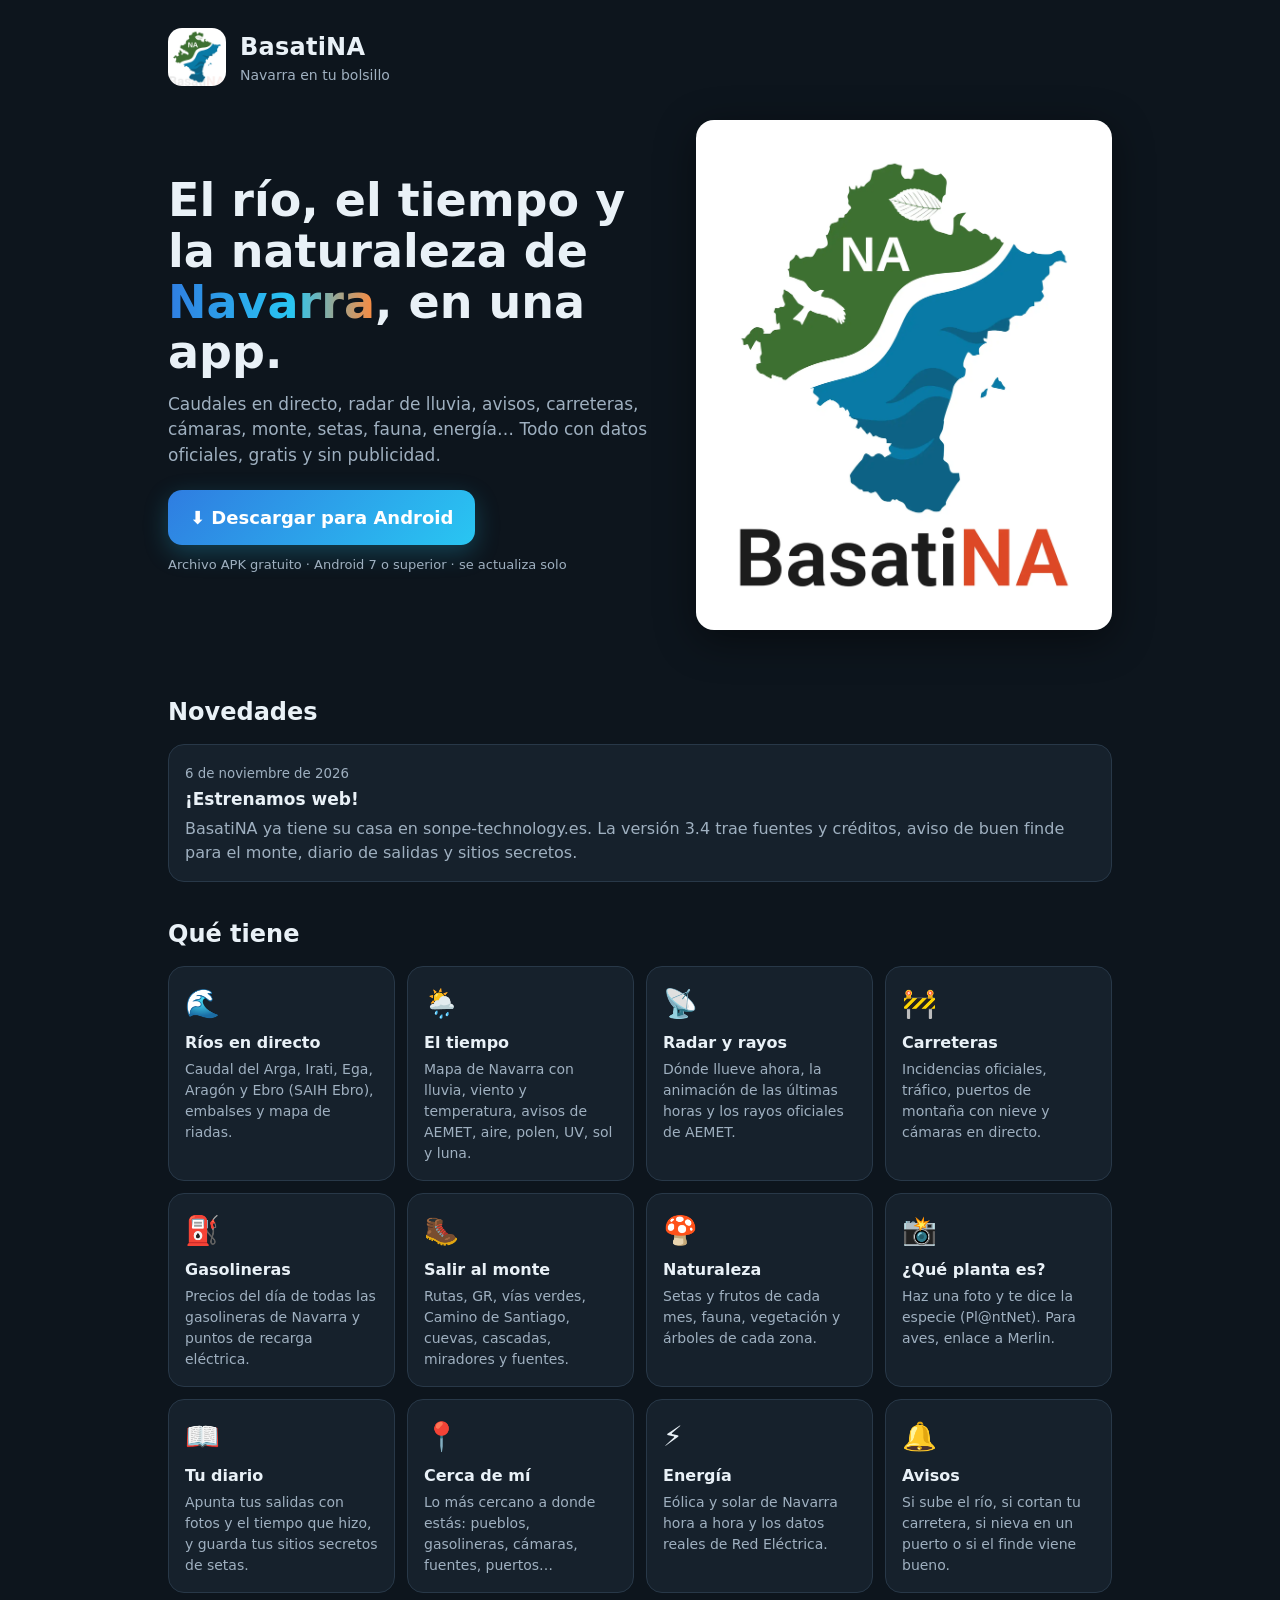
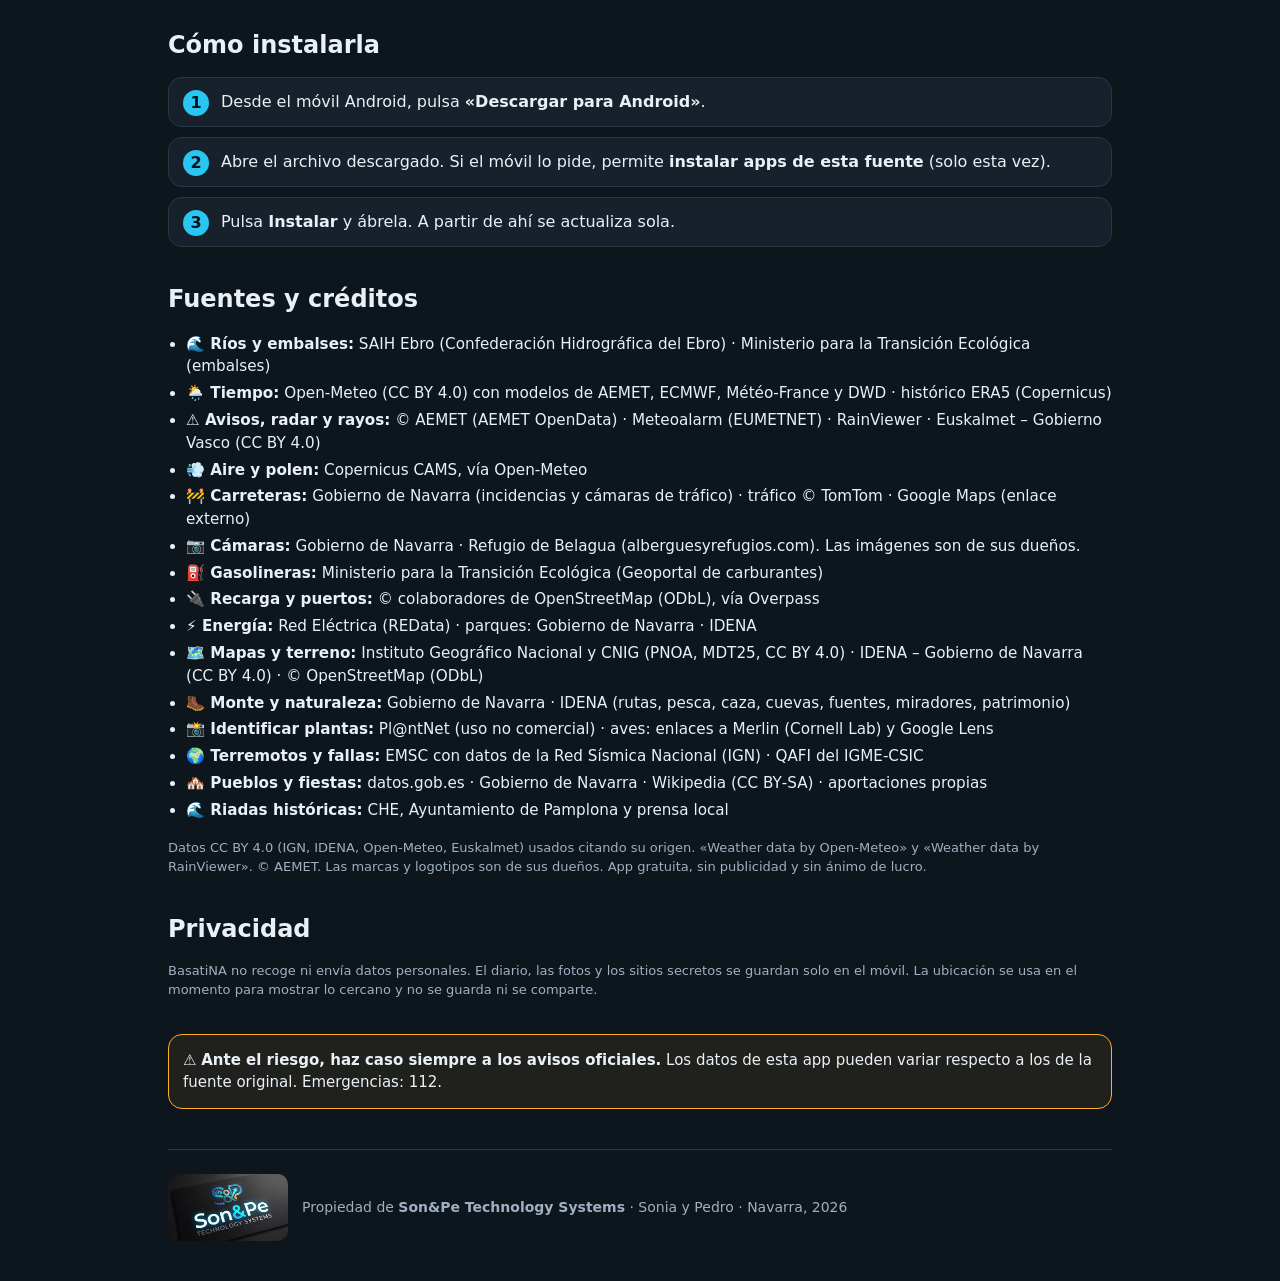
==== docs/index.html @ c50901ba "Logo nuevo de BasatiNA: web (foto 1) y app e icono (foto 2), app 3.5 Co-Authored-By: Claude Opus 5.5" ====
<!DOCTYPE html>
<html lang="es">
<head>
<meta charset="utf-8">
<meta name="viewport" content="width=device-width,initial-scale=1">
<title>BasatiNA · El río, el tiempo y la naturaleza de Navarra</title>
<meta name="description" content="App gratuita para Android: ríos y riadas en directo, el tiempo, radar, carreteras, cámaras, monte, setas, fauna y mucho más de Navarra.">
<link rel="icon" href="img/icono-basatina.png">
<style>
:root{--bg:#0d151d;--panel:#16212c;--line:#283848;--txt:#e9f1f7;--mut:#9fb0c0;--acc:#29c6f2;--acc2:#ff8a3d;--acc3:#2f7de1}

*{box-sizing:border-box}
body{margin:0;font-family:system-ui,-apple-system,Segoe UI,Roboto,sans-serif;background:var(--bg);color:var(--txt);line-height:1.5}
a{color:var(--acc)}
.wrap{max-width:980px;margin:0 auto;padding:0 18px}
header{padding:28px 0 8px;display:flex;align-items:center;gap:14px}
header img{width:58px;height:58px;border-radius:14px}
header b{font-size:24px;letter-spacing:.01em}
header span{display:block;color:var(--mut);font-size:14px}
.hero{padding:26px 0 30px;display:grid;grid-template-columns:1.2fr 1fr;gap:28px;align-items:center}
.hero h1{font-size:clamp(28px,5vw,46px);line-height:1.1;margin:0 0 14px}
.hero h1 em{font-style:normal;background:linear-gradient(90deg,var(--acc3),var(--acc) 60%,var(--acc2));-webkit-background-clip:text;background-clip:text;color:transparent}
.hero p{color:var(--mut);font-size:17px;margin:0 0 22px}
.dl{display:inline-flex;align-items:center;gap:10px;background:linear-gradient(135deg,var(--acc3),var(--acc));color:#fff;text-decoration:none;font-weight:700;font-size:18px;padding:14px 22px;border-radius:14px;box-shadow:0 8px 24px rgba(41,198,242,.25)}
.dl.alt{background:transparent;border:2px solid var(--acc);box-shadow:none;color:var(--acc);font-size:16px;padding:11px 18px}
.small{color:var(--mut);font-size:13px;margin-top:10px}
.hero .logo{width:100%;max-width:420px;justify-self:center;background:#fff;padding:18px;border-radius:18px;box-shadow:0 10px 40px rgba(0,0,0,.45)}
h2{font-size:24px;margin:34px 0 14px}
.grid{display:grid;grid-template-columns:repeat(auto-fill,minmax(210px,1fr));gap:12px}
.f{background:var(--panel);border:1px solid var(--line);border-radius:16px;padding:16px}
.f i{font-style:normal;font-size:28px;display:block;margin-bottom:6px}
.f b{display:block;margin-bottom:4px}
.f p{margin:0;color:var(--mut);font-size:14px}
.steps{counter-reset:s;display:grid;gap:10px}
.steps div{background:var(--panel);border:1px solid var(--line);border-radius:14px;padding:12px 14px 12px 52px;position:relative}
.steps div:before{counter-increment:s;content:counter(s);position:absolute;left:14px;top:12px;width:26px;height:26px;border-radius:50%;background:var(--acc);color:#04121f;font-weight:800;display:flex;align-items:center;justify-content:center}
.aviso{margin:34px 0 0;border:1px solid #ffb020;background:rgba(255,176,32,.08);border-radius:14px;padding:14px;font-size:15px}
footer{margin:40px 0 0;padding:24px 0 40px;border-top:1px solid var(--line);color:var(--mut);font-size:14px;display:flex;gap:14px;align-items:center;flex-wrap:wrap}
footer img{width:120px;border-radius:10px}
@media(max-width:760px){.hero{grid-template-columns:1fr}.hero .logo{order:-1}}
.cred{padding-left:18px;line-height:1.5}.cred li{margin:4px 0;font-size:.95em}
.news{display:grid;gap:12px}
.n{background:var(--panel);border:1px solid var(--line);border-radius:16px;padding:16px;display:grid;grid-template-columns:1fr;gap:12px}
.n.ft{grid-template-columns:160px 1fr}.n img{width:100%;border-radius:12px;object-fit:cover;max-height:160px}
.n small{color:var(--mut)}.n b{display:block;font-size:17px;margin:2px 0 4px}.n p{margin:0;color:var(--mut)}
.ap{display:grid;grid-template-columns:1fr;gap:18px;align-items:center;margin-bottom:10px}.ap.ft{grid-template-columns:1fr 1fr}.ap img{width:100%;border-radius:16px}.ap p{color:var(--mut)}
#prev{position:fixed;top:0;left:0;right:0;background:#ff8a3d;color:#000;text-align:center;font-weight:700;padding:6px;z-index:9}
@media(max-width:760px){.n.ft,.ap.ft{grid-template-columns:1fr}}
</style>
</head>
<body>
<div class="wrap" id="app"></div>
<script id="def" type="application/json">{
 "marca": {
  "nombre": "BasatiNA",
  "lema": "Navarra en tu bolsillo",
  "icono": "img/icono-basatina.png",
  "logo": "img/logo-basatina.png",
  "empresa": "Son&Pe Technology Systems",
  "logo_empresa": "sonpe.jpg"
 },
 "colores": {
  "fondo": "#0d151d",
  "tarjeta": "#16212c",
  "borde": "#283848",
  "texto": "#e9f1f7",
  "suave": "#9fb0c0",
  "principal": "#29c6f2",
  "naranja": "#ff8a3d",
  "azul": "#2f7de1"
 },
 "portada": {
  "titulo": "El río, el tiempo y la naturaleza de *Navarra*, en una app.",
  "texto": "Caudales en directo, radar de lluvia, avisos, carreteras, cámaras, monte, setas, fauna, energía… Todo con datos oficiales, gratis y sin publicidad.",
  "boton": "⬇️ Descargar para Android",
  "enlace": "https://github.com/suapedrito-z/basatina/releases/latest/download/BasatiNA.apk",
  "nota": "Archivo APK gratuito · Android 7 o superior · se actualiza solo"
 },
 "novedades": [
  {
   "fecha": "2026-11-06",
   "titulo": "¡Estrenamos web!",
   "texto": "BasatiNA ya tiene su casa en sonpe-technology.es. La versión 3.4 trae fuentes y créditos, aviso de buen finde para el monte, diario de salidas y sitios secretos.",
   "foto": ""
  }
 ],
 "funciones_titulo": "Qué tiene",
 "funciones": [
  {
   "icono": "🌊",
   "titulo": "Ríos en directo",
   "texto": "Caudal del Arga, Irati, Ega, Aragón y Ebro (SAIH Ebro), embalses y mapa de riadas."
  },
  {
   "icono": "🌦️",
   "titulo": "El tiempo",
   "texto": "Mapa de Navarra con lluvia, viento y temperatura, avisos de AEMET, aire, polen, UV, sol y luna."
  },
  {
   "icono": "📡",
   "titulo": "Radar y rayos",
   "texto": "Dónde llueve ahora, la animación de las últimas horas y los rayos oficiales de AEMET."
  },
  {
   "icono": "🚧",
   "titulo": "Carreteras",
   "texto": "Incidencias oficiales, tráfico, puertos de montaña con nieve y cámaras en directo."
  },
  {
   "icono": "⛽",
   "titulo": "Gasolineras",
   "texto": "Precios del día de todas las gasolineras de Navarra y puntos de recarga eléctrica."
  },
  {
   "icono": "🥾",
   "titulo": "Salir al monte",
   "texto": "Rutas, GR, vías verdes, Camino de Santiago, cuevas, cascadas, miradores y fuentes."
  },
  {
   "icono": "🍄",
   "titulo": "Naturaleza",
   "texto": "Setas y frutos de cada mes, fauna, vegetación y árboles de cada zona."
  },
  {
   "icono": "📸",
   "titulo": "¿Qué planta es?",
   "texto": "Haz una foto y te dice la especie (Pl@ntNet). Para aves, enlace a Merlin."
  },
  {
   "icono": "📖",
   "titulo": "Tu diario",
   "texto": "Apunta tus salidas con fotos y el tiempo que hizo, y guarda tus sitios secretos de setas."
  },
  {
   "icono": "📍",
   "titulo": "Cerca de mí",
   "texto": "Lo más cercano a donde estás: pueblos, gasolineras, cámaras, fuentes, puertos…"
  },
  {
   "icono": "⚡",
   "titulo": "Energía",
   "texto": "Eólica y solar de Navarra hora a hora y los datos reales de Red Eléctrica."
  },
  {
   "icono": "🔔",
   "titulo": "Avisos",
   "texto": "Si sube el río, si cortan tu carretera, si nieva en un puerto o si el finde viene bueno."
  }
 ],
 "apartados": [],
 "pasos_titulo": "Cómo instalarla",
 "pasos": [
  "Desde el móvil Android, pulsa **«Descargar para Android»**.",
  "Abre el archivo descargado. Si el móvil lo pide, permite **instalar apps de esta fuente** (solo esta vez).",
  "Pulsa **Instalar** y ábrela. A partir de ahí se actualiza sola."
 ],
 "fuentes": [
  {
   "tema": "🌊 Ríos y embalses",
   "texto": "SAIH Ebro (Confederación Hidrográfica del Ebro) · Ministerio para la Transición Ecológica (embalses)"
  },
  {
   "tema": "🌦️ Tiempo",
   "texto": "Open‑Meteo (CC BY 4.0) con modelos de AEMET, ECMWF, Météo‑France y DWD · histórico ERA5 (Copernicus)"
  },
  {
   "tema": "⚠️ Avisos, radar y rayos",
   "texto": "© AEMET (AEMET OpenData) · Meteoalarm (EUMETNET) · RainViewer · Euskalmet – Gobierno Vasco (CC BY 4.0)"
  },
  {
   "tema": "💨 Aire y polen",
   "texto": "Copernicus CAMS, vía Open‑Meteo"
  },
  {
   "tema": "🚧 Carreteras",
   "texto": "Gobierno de Navarra (incidencias y cámaras de tráfico) · tráfico © TomTom · Google Maps (enlace externo)"
  },
  {
   "tema": "📷 Cámaras",
   "texto": "Gobierno de Navarra · Refugio de Belagua (alberguesyrefugios.com). Las imágenes son de sus dueños."
  },
  {
   "tema": "⛽ Gasolineras",
   "texto": "Ministerio para la Transición Ecológica (Geoportal de carburantes)"
  },
  {
   "tema": "🔌 Recarga y puertos",
   "texto": "© colaboradores de OpenStreetMap (ODbL), vía Overpass"
  },
  {
   "tema": "⚡ Energía",
   "texto": "Red Eléctrica (REData) · parques: Gobierno de Navarra · IDENA"
  },
  {
   "tema": "🗺️ Mapas y terreno",
   "texto": "Instituto Geográfico Nacional y CNIG (PNOA, MDT25, CC BY 4.0) · IDENA – Gobierno de Navarra (CC BY 4.0) · © OpenStreetMap (ODbL)"
  },
  {
   "tema": "🥾 Monte y naturaleza",
   "texto": "Gobierno de Navarra · IDENA (rutas, pesca, caza, cuevas, fuentes, miradores, patrimonio)"
  },
  {
   "tema": "📸 Identificar plantas",
   "texto": "Pl@ntNet (uso no comercial) · aves: enlaces a Merlin (Cornell Lab) y Google Lens"
  },
  {
   "tema": "🌍 Terremotos y fallas",
   "texto": "EMSC con datos de la Red Sísmica Nacional (IGN) · QAFI del IGME‑CSIC"
  },
  {
   "tema": "🏘️ Pueblos y fiestas",
   "texto": "datos.gob.es · Gobierno de Navarra · Wikipedia (CC BY‑SA) · aportaciones propias"
  },
  {
   "tema": "🌊 Riadas históricas",
   "texto": "CHE, Ayuntamiento de Pamplona y prensa local"
  }
 ],
 "fuentes_nota": "Datos CC BY 4.0 (IGN, IDENA, Open‑Meteo, Euskalmet) usados citando su origen. «Weather data by Open‑Meteo» y «Weather data by RainViewer». © AEMET. Las marcas y logotipos son de sus dueños. App gratuita, sin publicidad y sin ánimo de lucro.",
 "privacidad": "BasatiNA no recoge ni envía datos personales. El diario, las fotos y los sitios secretos se guardan solo en el móvil. La ubicación se usa en el momento para mostrar lo cercano y no se guarda ni se comparte.",
 "aviso": "⚠️ **Ante el riesgo, haz caso siempre a los avisos oficiales.** Los datos de esta app pueden variar respecto a los de la fuente original. Emergencias: 112.",
 "contacto": "",
 "pie": "Propiedad de **Son&Pe Technology Systems** · Sonia y Pedro · Navarra, 2026",
 "app_web": {
  "visible": false,
  "boton": "🌐 Usar en el navegador",
  "nota": "También funciona en iPhone y ordenador, sin instalar nada."
 }
}</script>
<script>
// La web se dibuja a partir de contenido.json (lo que se edita desde /admin).
const esc=t=>String(t??'').replace(/&/g,'&amp;').replace(/</g,'&lt;').replace(/>/g,'&gt;').replace(/"/g,'&quot;');
const md=t=>esc(t).replace(/\*\*(.+?)\*\*/g,'<b>$1</b>').replace(/\*(.+?)\*/g,'<em>$1</em>').replace(/(https?:\/\/[^\s<]+)/g,'<a href="$1">$1</a>').replace(/\n/g,'<br>');
const fd=d=>{try{return new Date(d+'T12:00').toLocaleDateString('es-ES',{day:'numeric',month:'long',year:'numeric'})}catch(e){return d}};
function draw(c){
 const k=c.colores||{},r=document.documentElement.style;
 [['fondo','--bg'],['tarjeta','--panel'],['borde','--line'],['texto','--txt'],['suave','--mut'],['principal','--acc'],['naranja','--acc2'],['azul','--acc3']].forEach(([a,b])=>k[a]&&r.setProperty(b,k[a]));
 const m=c.marca||{},p=c.portada||{};let h='';
 if(location.search.includes('preview'))h+='<div id="prev">👁️ VISTA PREVIA — todavía no está publicado</div>';
 h+=`<header><img src="${esc(m.icono)}" alt=""><div><b>${esc(m.nombre)}</b><span>${esc(m.lema)}</span></div></header>`;
 h+=`<section class="hero"><div><h1>${md(p.titulo)}</h1><p>${md(p.texto)}</p><a class="dl" href="${esc(p.enlace)}">${esc(p.boton)}</a><div class="small">${md(p.nota)}</div>${c.app_web&&c.app_web.visible?`<div style="margin-top:12px"><a class="dl alt" href="app/">${esc(c.app_web.boton)}</a><div class="small">${md(c.app_web.nota)}</div></div>`:''}</div>${m.logo?`<img class="logo" src="${esc(m.logo)}" alt="${esc(m.empresa)}">`:''}</section>`;
 const nv=(c.novedades||[]).filter(n=>n.titulo||n.texto);
 if(nv.length){h+='<h2 id="novedades">Novedades</h2><div class="news">'+nv.map(n=>`<div class="n${n.foto?' ft':''}">${n.foto?`<img src="${esc(n.foto)}" alt="">`:''}<div><small>${esc(fd(n.fecha))}</small><b>${esc(n.titulo)}</b><p>${md(n.texto)}</p></div></div>`).join('')+'</div>';}
 h+=`<h2>${esc(c.funciones_titulo)}</h2><div class="grid">`+(c.funciones||[]).map(f=>`<div class="f"><i>${esc(f.icono)}</i><b>${esc(f.titulo)}</b><p>${md(f.texto)}</p></div>`).join('')+'</div>';
 (c.apartados||[]).filter(a=>a.titulo||a.texto).forEach(a=>{h+=`<h2>${esc(a.titulo)}</h2><div class="ap${a.foto?' ft':''}"><div><p>${md(a.texto)}</p></div>${a.foto?`<img src="${esc(a.foto)}" alt="">`:''}</div>`;});
 h+=`<h2>${esc(c.pasos_titulo)}</h2><div class="steps">`+(c.pasos||[]).map(s=>`<div>${md(s)}</div>`).join('')+'</div>';
 h+='<h2 id="fuentes">Fuentes y créditos</h2><ul class="cred">'+(c.fuentes||[]).map(f=>`<li><b>${esc(f.tema)}:</b> ${md(f.texto)}</li>`).join('')+`</ul><p class="small">${md(c.fuentes_nota)}</p>`;
 h+=`<h2 id="privacidad">Privacidad</h2><p class="small">${md(c.privacidad)}</p>`;
 if(c.contacto)h+=`<h2 id="contacto">Contacto</h2><p>${md(c.contacto)}</p>`;
 h+=`<div class="aviso">${md(c.aviso)}</div>`;
 h+=`<footer>${m.logo_empresa?`<img src="${esc(m.logo_empresa)}" alt="">`:''}<div>${md(c.pie)}</div></footer>`;
 document.getElementById('app').innerHTML=h;document.title=(m.nombre||'BasatiNA')+' · '+(m.lema||'');
}
let C=JSON.parse(document.getElementById('def').textContent);
if(location.search.includes('preview')){try{const x=JSON.parse(localStorage.getItem('sp_preview'));if(x)C=x;}catch(e){}draw(C);}
else{draw(C);fetch('contenido.json?t='+Date.now()).then(r=>r.json()).then(x=>{C=x;draw(C);}).catch(()=>{});}
</script>
</body>
</html>
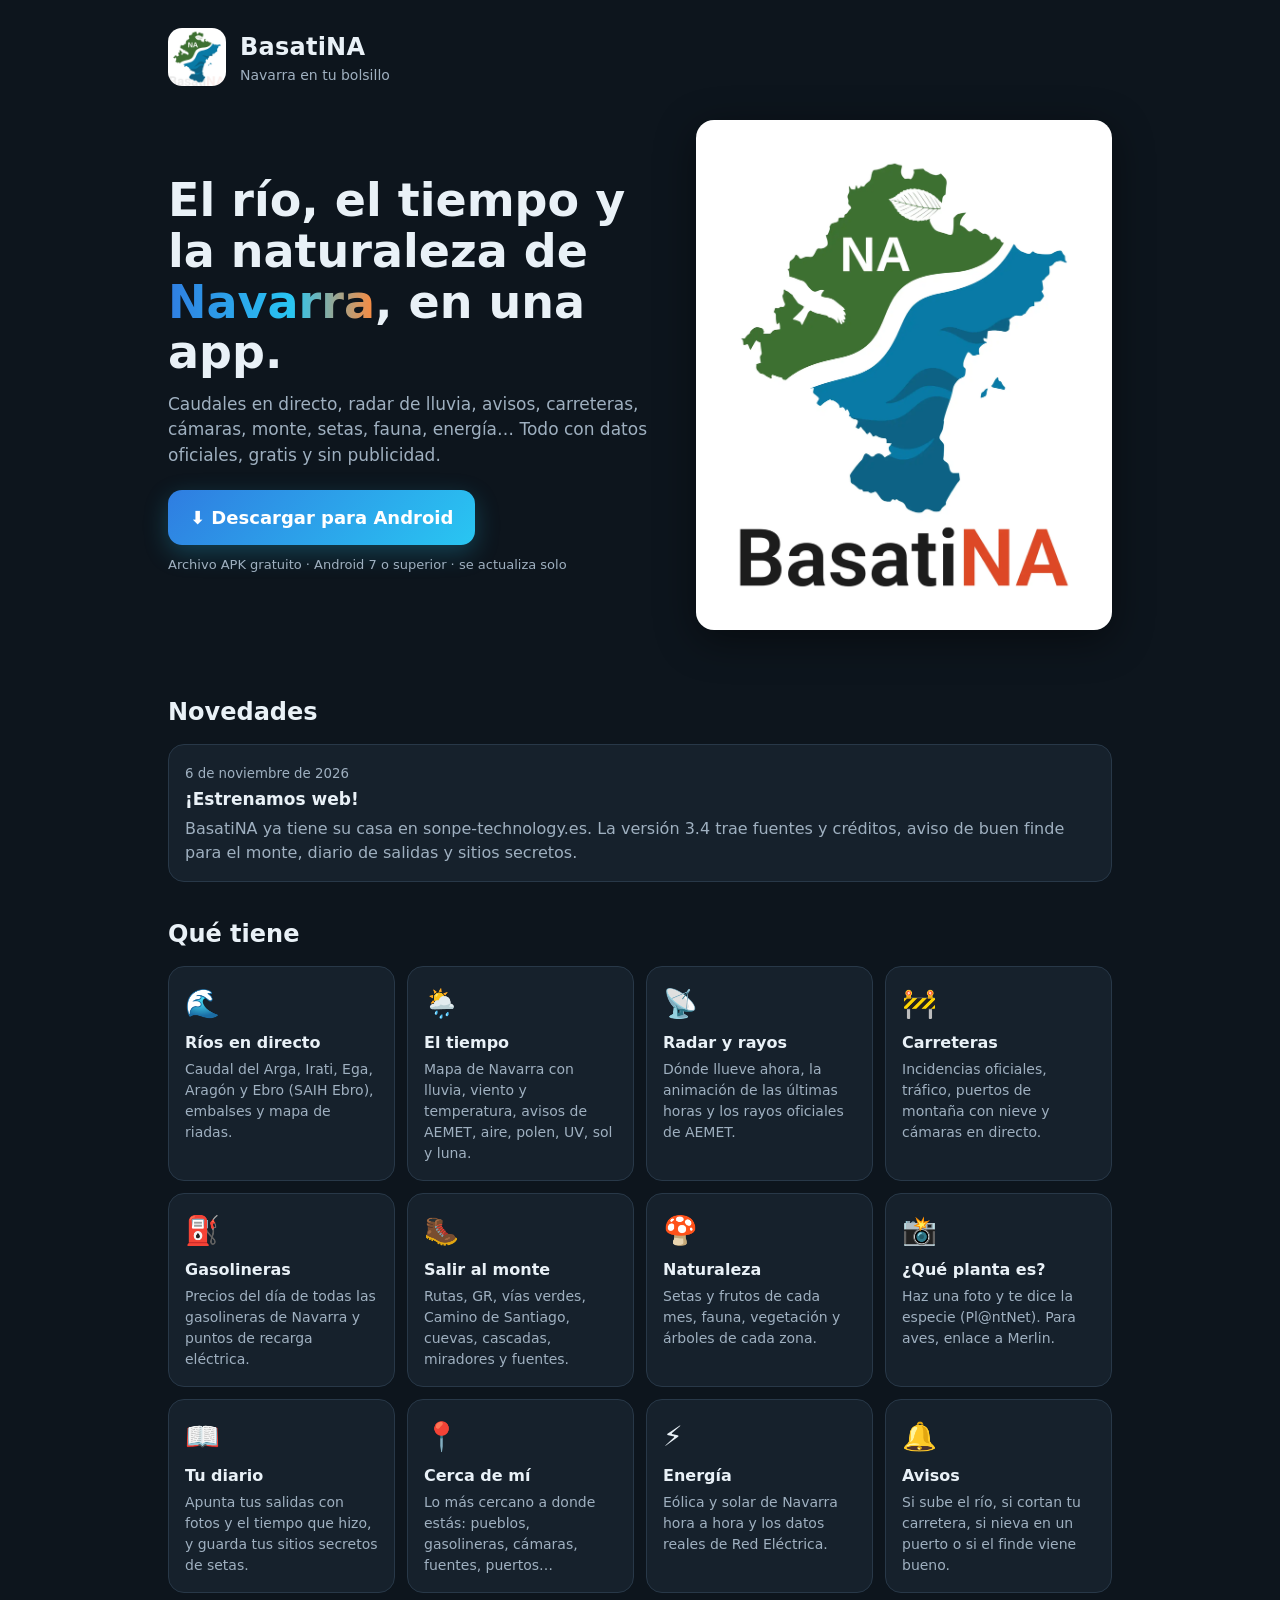
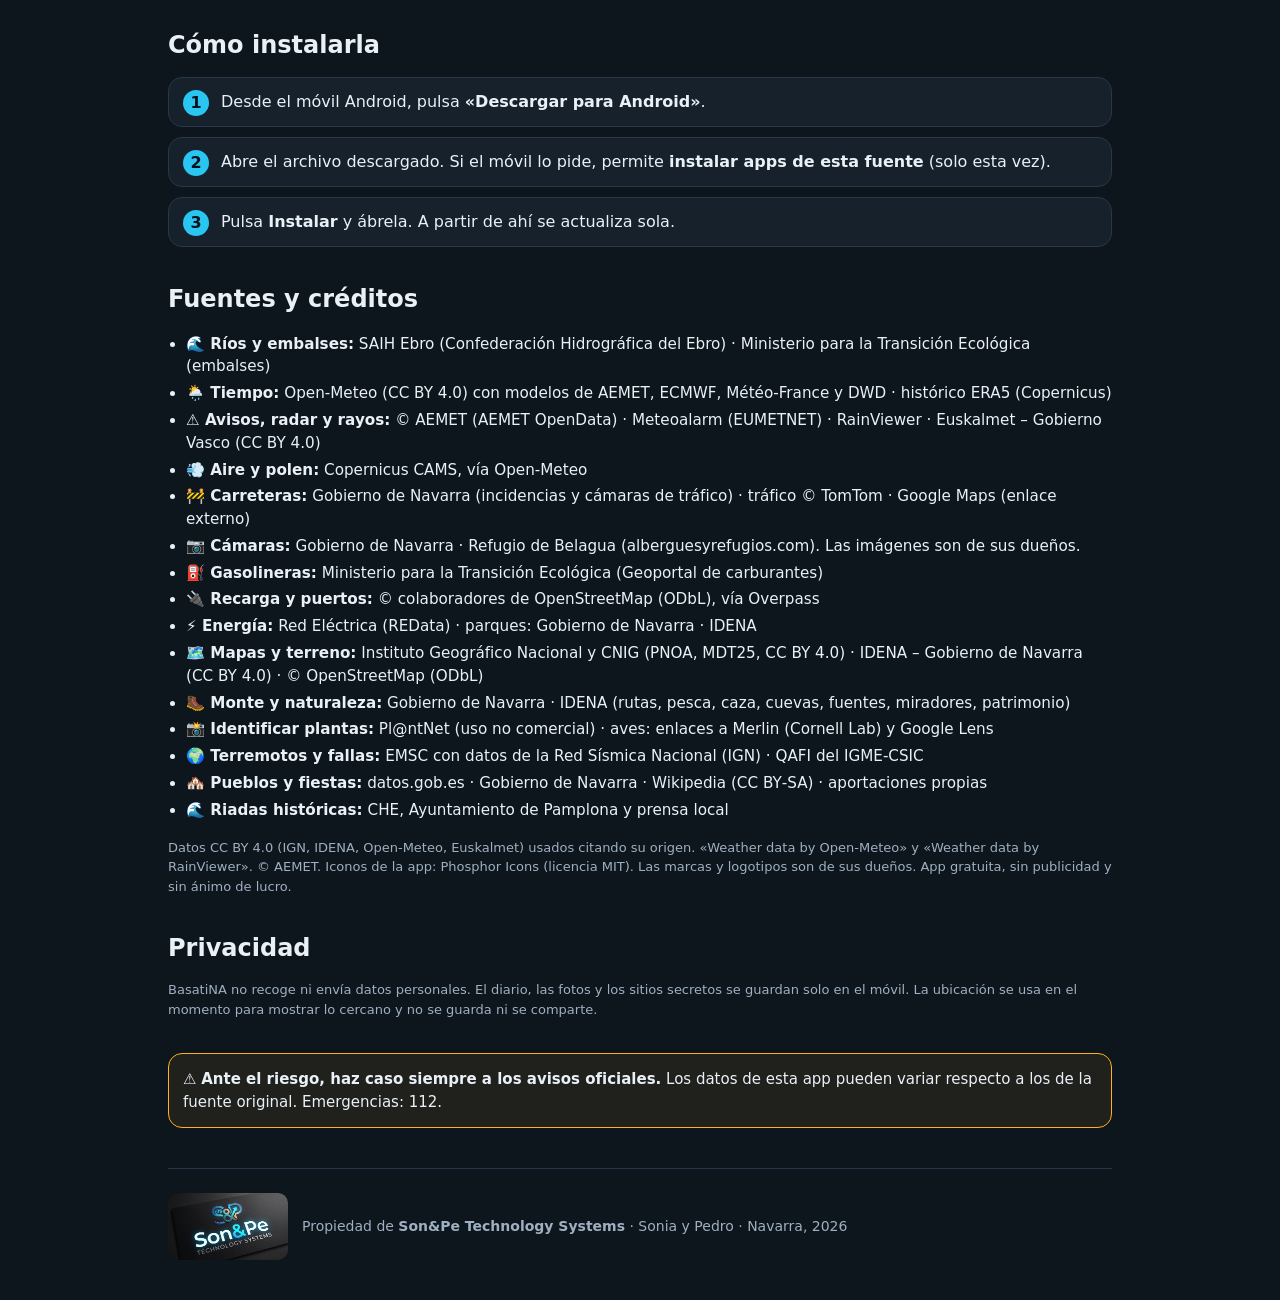
==== commit 191c2fd8: "Créditos: licencia MIT de Phosphor Icons Co-Authored-By: Claude Opus 5.5 <noreply@anthropic.com> Cla" ====
--- a/docs/index.html
+++ b/docs/index.html
@@ -216,7 +216,7 @@
    "texto": "CHE, Ayuntamiento de Pamplona y prensa local"
   }
  ],
- "fuentes_nota": "Datos CC BY 4.0 (IGN, IDENA, Open‑Meteo, Euskalmet) usados citando su origen. «Weather data by Open‑Meteo» y «Weather data by RainViewer». © AEMET. Las marcas y logotipos son de sus dueños. App gratuita, sin publicidad y sin ánimo de lucro.",
+ "fuentes_nota": "Datos CC BY 4.0 (IGN, IDENA, Open‑Meteo, Euskalmet) usados citando su origen. «Weather data by Open‑Meteo» y «Weather data by RainViewer». © AEMET. Iconos de la app: Phosphor Icons (licencia MIT). Las marcas y logotipos son de sus dueños. App gratuita, sin publicidad y sin ánimo de lucro.",
  "privacidad": "BasatiNA no recoge ni envía datos personales. El diario, las fotos y los sitios secretos se guardan solo en el móvil. La ubicación se usa en el momento para mostrar lo cercano y no se guarda ni se comparte.",
  "aviso": "⚠️ **Ante el riesgo, haz caso siempre a los avisos oficiales.** Los datos de esta app pueden variar respecto a los de la fuente original. Emergencias: 112.",
  "contacto": "",
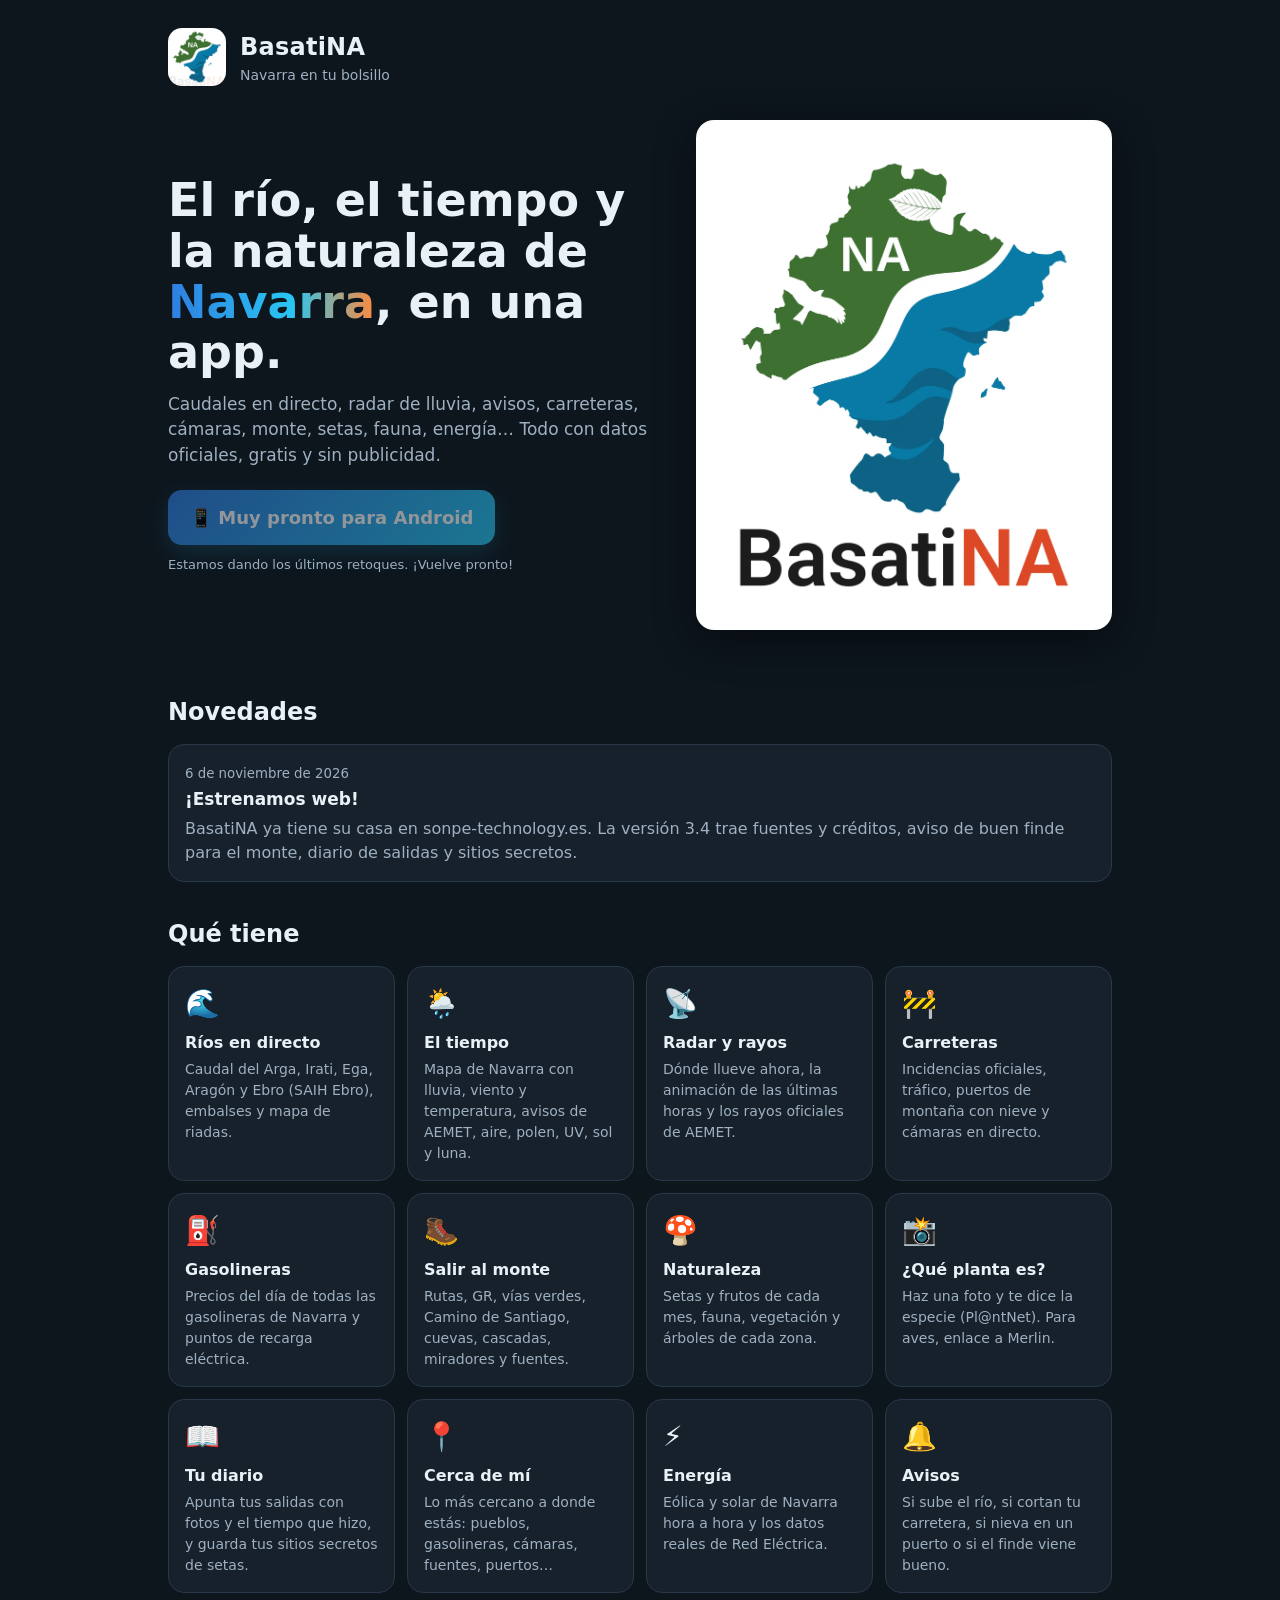
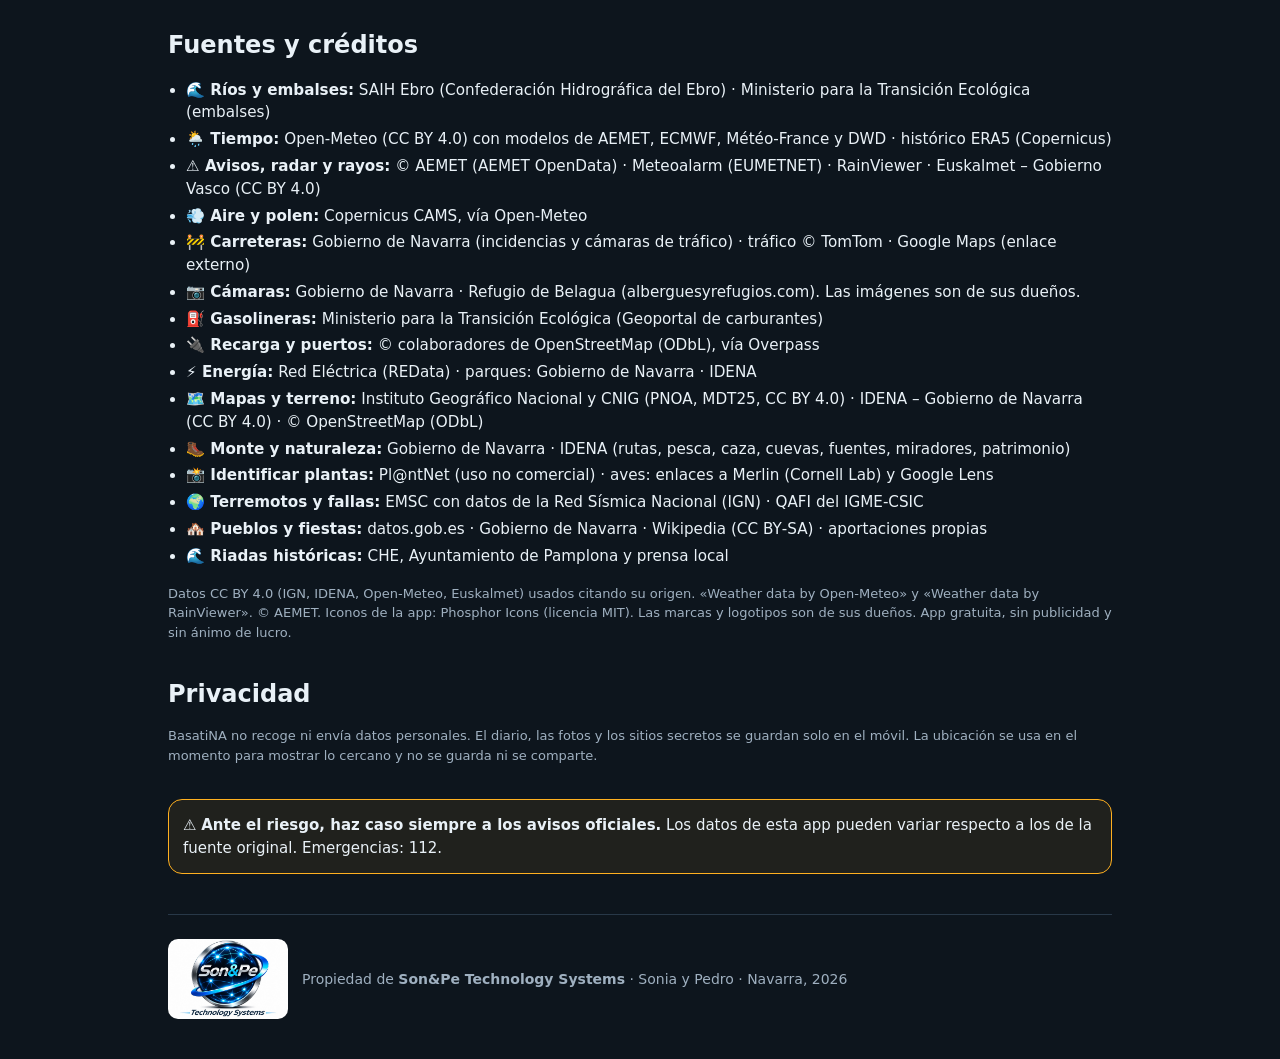
==== commit 8f6bd394: "Descarga en pausa en la web; buzón y fotos de la gente solo en la zona técnica hasta revisar el trat" ====
--- a/docs/index.html
+++ b/docs/index.html
@@ -238,12 +238,12 @@
  const m=c.marca||{},p=c.portada||{};let h='';
  if(location.search.includes('preview'))h+='<div id="prev">👁️ VISTA PREVIA — todavía no está publicado</div>';
  h+=`<header><img src="${esc(m.icono)}" alt=""><div><b>${esc(m.nombre)}</b><span>${esc(m.lema)}</span></div></header>`;
- h+=`<section class="hero"><div><h1>${md(p.titulo)}</h1><p>${md(p.texto)}</p><a class="dl" href="${esc(p.enlace)}">${esc(p.boton)}</a><div class="small">${md(p.nota)}</div>${c.app_web&&c.app_web.visible?`<div style="margin-top:12px"><a class="dl alt" href="app/">${esc(c.app_web.boton)}</a><div class="small">${md(c.app_web.nota)}</div></div>`:''}</div>${m.logo?`<img class="logo" src="${esc(m.logo)}" alt="${esc(m.empresa)}">`:''}</section>`;
+ h+=`<section class="hero"><div><h1>${md(p.titulo)}</h1><p>${md(p.texto)}</p>${p.pausada?`<span class="dl" style="opacity:.55;cursor:default">📱 Muy pronto para Android</span><div class="small">Estamos dando los últimos retoques. ¡Vuelve pronto!</div>`:`<a class="dl" href="${esc(p.enlace)}">${esc(p.boton)}</a><div class="small">${md(p.nota)}</div>`}${c.app_web&&c.app_web.visible?`<div style="margin-top:12px"><a class="dl alt" href="app/">${esc(c.app_web.boton)}</a><div class="small">${md(c.app_web.nota)}</div></div>`:''}</div>${m.logo?`<img class="logo" src="${esc(m.logo)}" alt="${esc(m.empresa)}">`:''}</section>`;
  const nv=(c.novedades||[]).filter(n=>n.titulo||n.texto);
  if(nv.length){h+='<h2 id="novedades">Novedades</h2><div class="news">'+nv.map(n=>`<div class="n${n.foto?' ft':''}">${n.foto?`<img src="${esc(n.foto)}" alt="">`:''}<div><small>${esc(fd(n.fecha))}</small><b>${esc(n.titulo)}</b><p>${md(n.texto)}</p></div></div>`).join('')+'</div>';}
  h+=`<h2>${esc(c.funciones_titulo)}</h2><div class="grid">`+(c.funciones||[]).map(f=>`<div class="f"><i>${esc(f.icono)}</i><b>${esc(f.titulo)}</b><p>${md(f.texto)}</p></div>`).join('')+'</div>';
  (c.apartados||[]).filter(a=>a.titulo||a.texto).forEach(a=>{h+=`<h2>${esc(a.titulo)}</h2><div class="ap${a.foto?' ft':''}"><div><p>${md(a.texto)}</p></div>${a.foto?`<img src="${esc(a.foto)}" alt="">`:''}</div>`;});
- h+=`<h2>${esc(c.pasos_titulo)}</h2><div class="steps">`+(c.pasos||[]).map(s=>`<div>${md(s)}</div>`).join('')+'</div>';
+ if(!p.pausada)h+=`<h2>${esc(c.pasos_titulo)}</h2><div class="steps">`+(c.pasos||[]).map(s=>`<div>${md(s)}</div>`).join('')+'</div>';
  h+='<h2 id="fuentes">Fuentes y créditos</h2><ul class="cred">'+(c.fuentes||[]).map(f=>`<li><b>${esc(f.tema)}:</b> ${md(f.texto)}</li>`).join('')+`</ul><p class="small">${md(c.fuentes_nota)}</p>`;
  h+=`<h2 id="privacidad">Privacidad</h2><p class="small">${md(c.privacidad)}</p>`;
  if(c.contacto)h+=`<h2 id="contacto">Contacto</h2><p>${md(c.contacto)}</p>`;
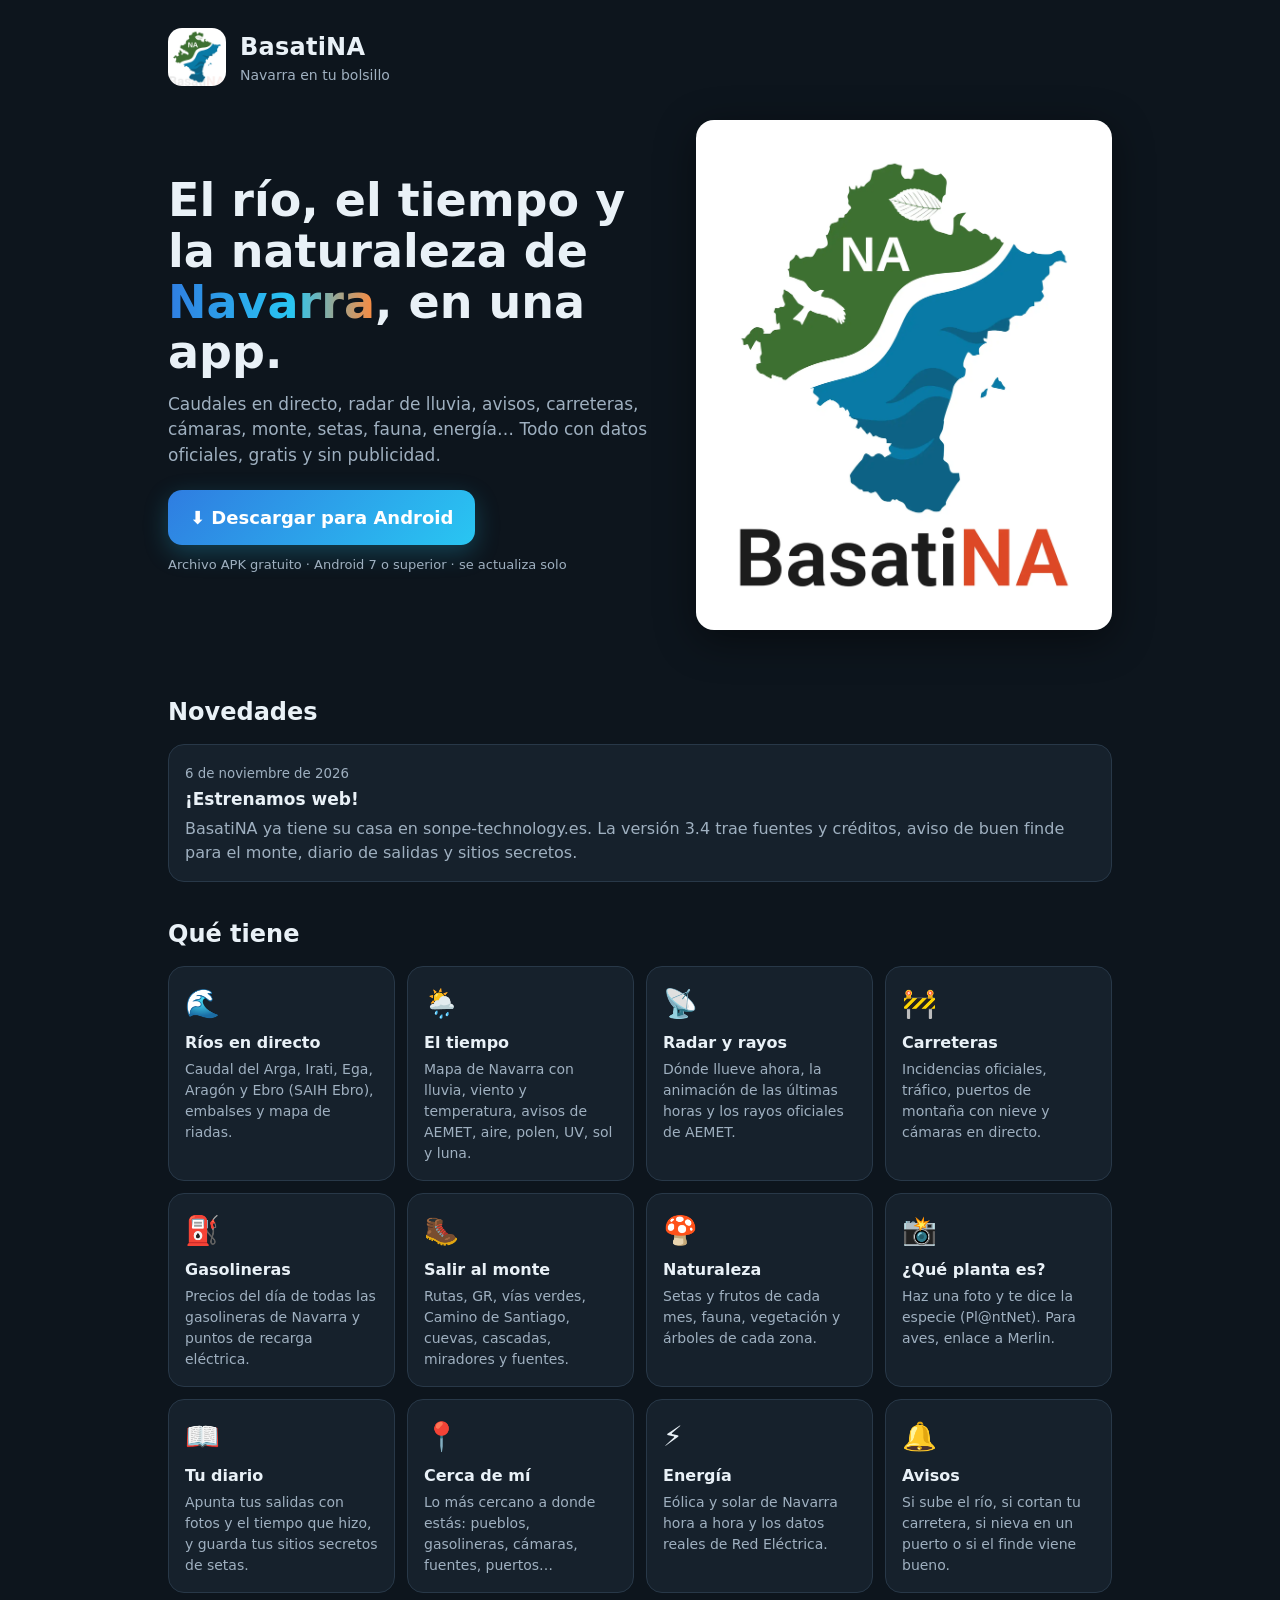
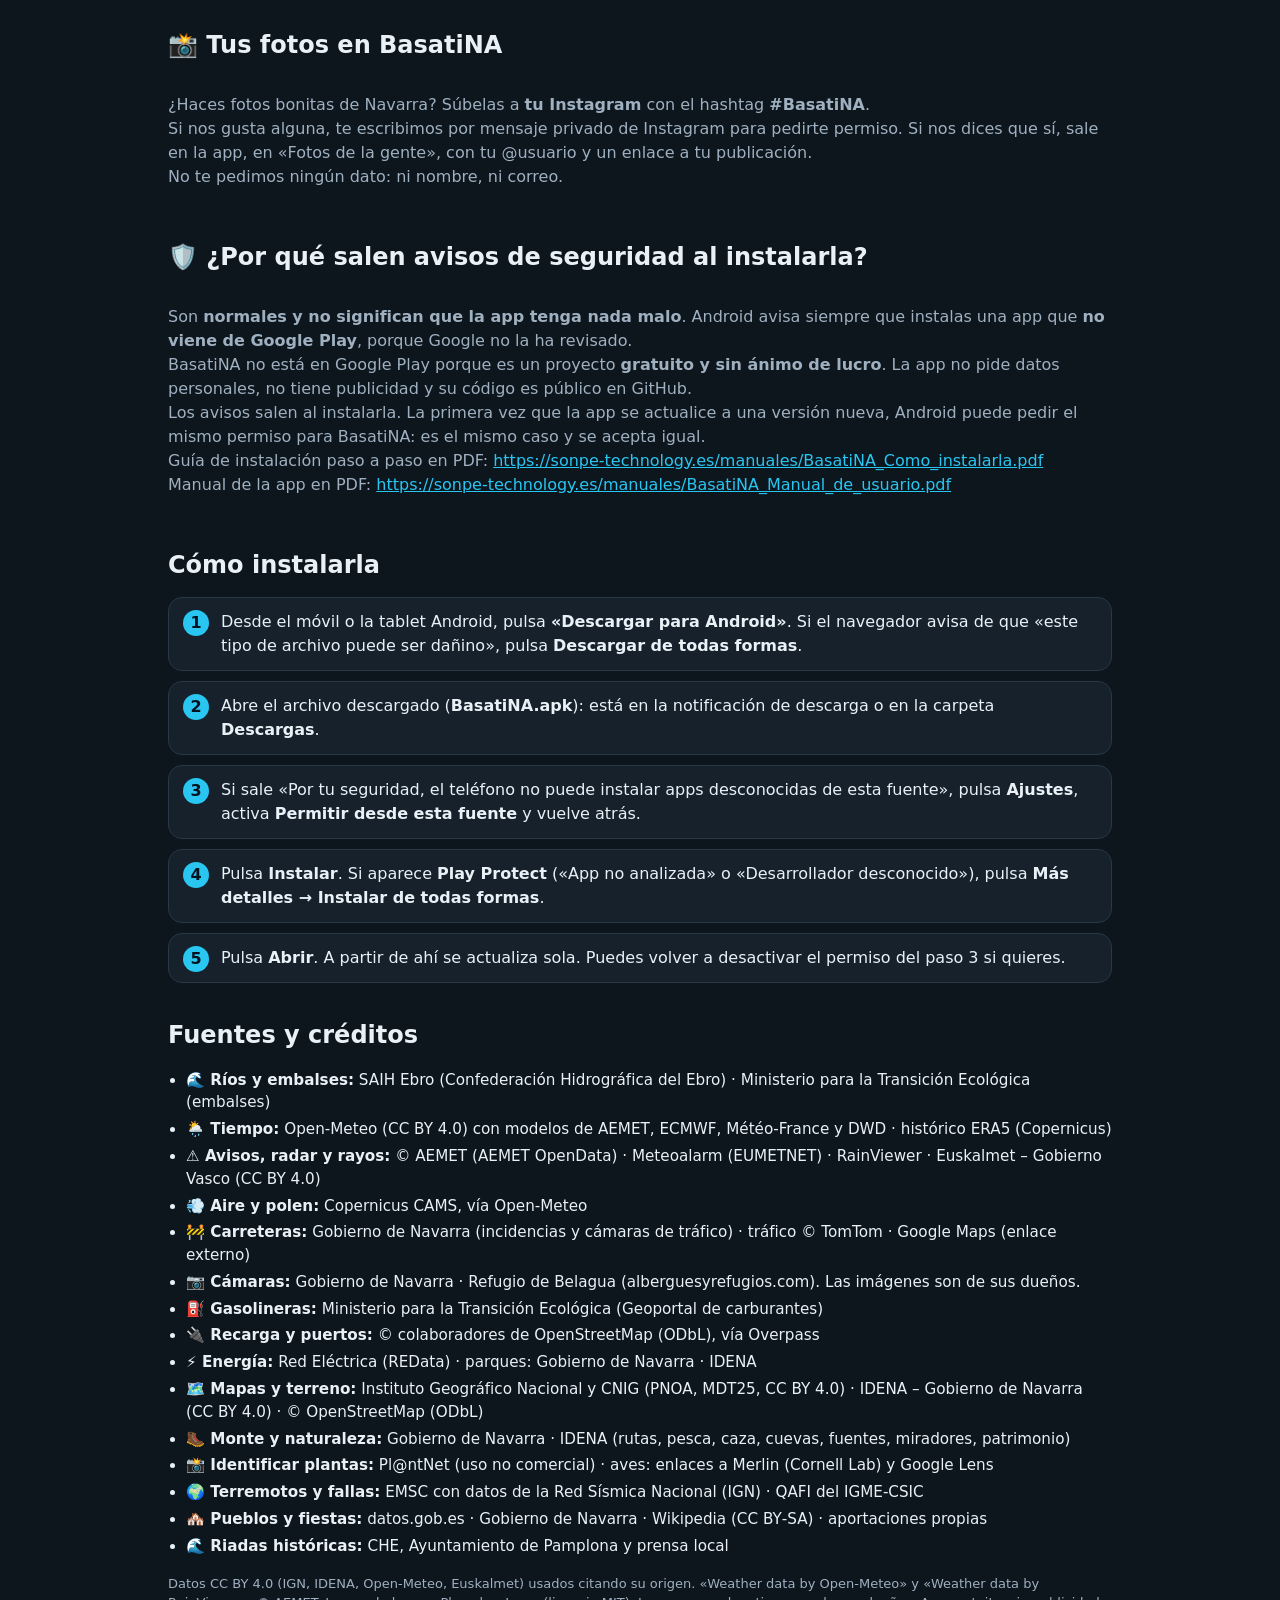
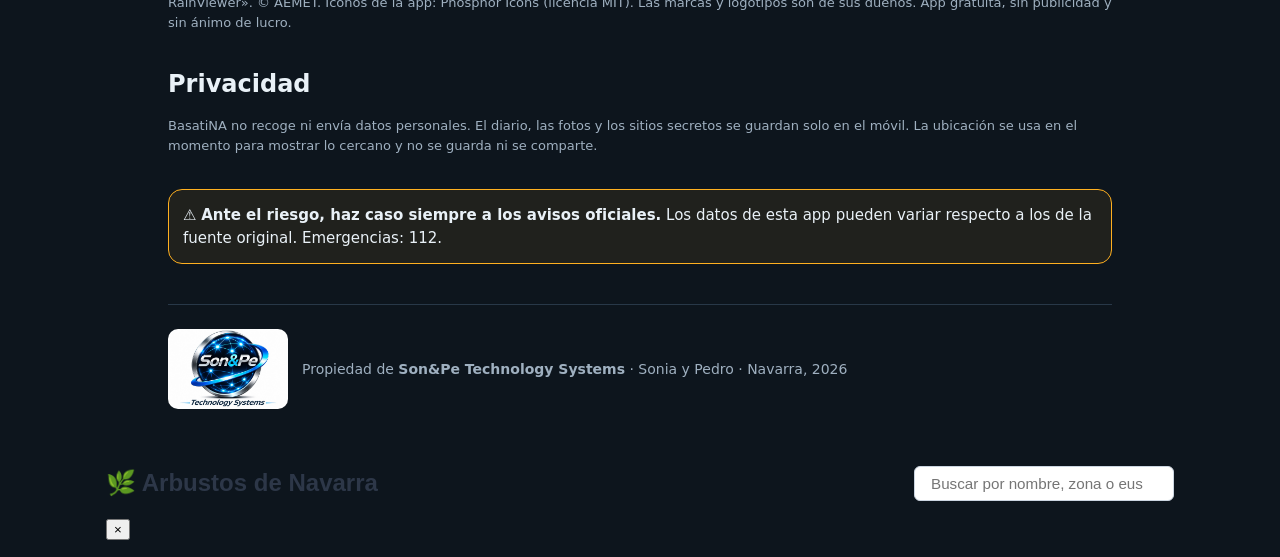
==== commit 392326db: "Actualizar index.html" ====
--- a/docs/index.html
+++ b/docs/index.html
@@ -255,5 +255,30 @@
 if(location.search.includes('preview')){try{const x=JSON.parse(localStorage.getItem('sp_preview'));if(x)C=x;}catch(e){}draw(C);}
 else{draw(C);fetch('contenido.json?t='+Date.now()).then(r=>r.json()).then(x=>{C=x;draw(C);}).catch(()=>{});}
 </script>
+<!-- ============================================== -->
+<!-- CATÁLOGO DE ARBUSTOS DE NAVARRA (BASATINA)     -->
+<!-- ============================================== -->
+<section id="seccion-arbustos" class="modulo-naturaleza" style="padding: 1rem; max-width: 1100px; margin: 0 auto;">
+  <div style="display: flex; flex-wrap: wrap; justify-content: space-between; align-items: center; gap: 0.5rem; margin-bottom: 1rem;">
+    <h2 style="margin: 0; color: #2d3748; font-family: 'Montserrat', sans-serif;">🌿 Arbustos de Navarra</h2>
+    <input type="search" id="buscador-arbustos" placeholder="Buscar por nombre, zona o euskera..." style="padding: 0.5rem 1rem; border: 1px solid #cbd5e0; border-radius: 6px; font-size: 0.95rem; min-width: 260px;">
+  </div>
+
+  <!-- Contenedor donde se insertan las fichas dinámicamente -->
+  <div id="catalogo-arbustos-lista" class="grid-arbustos"></div>
+
+  <!-- Modal Ficha Técnica Emergente -->
+  <div id="modal-ficha-arbusto" class="modal-dialog">
+    <div class="modal-contenido">
+      <button type="button" class="btn-cerrar" onclick="cerrarFichaArbusto()">&times;</button>
+      <div id="detalle-arbusto"></div>
+    </div>
+  </div>
+</section>
+
+<!-- Carga del script del módulo -->
+<script src="arbustos.js"></script>
+<!-- ============================================== -->
+
 </body>
 </html>
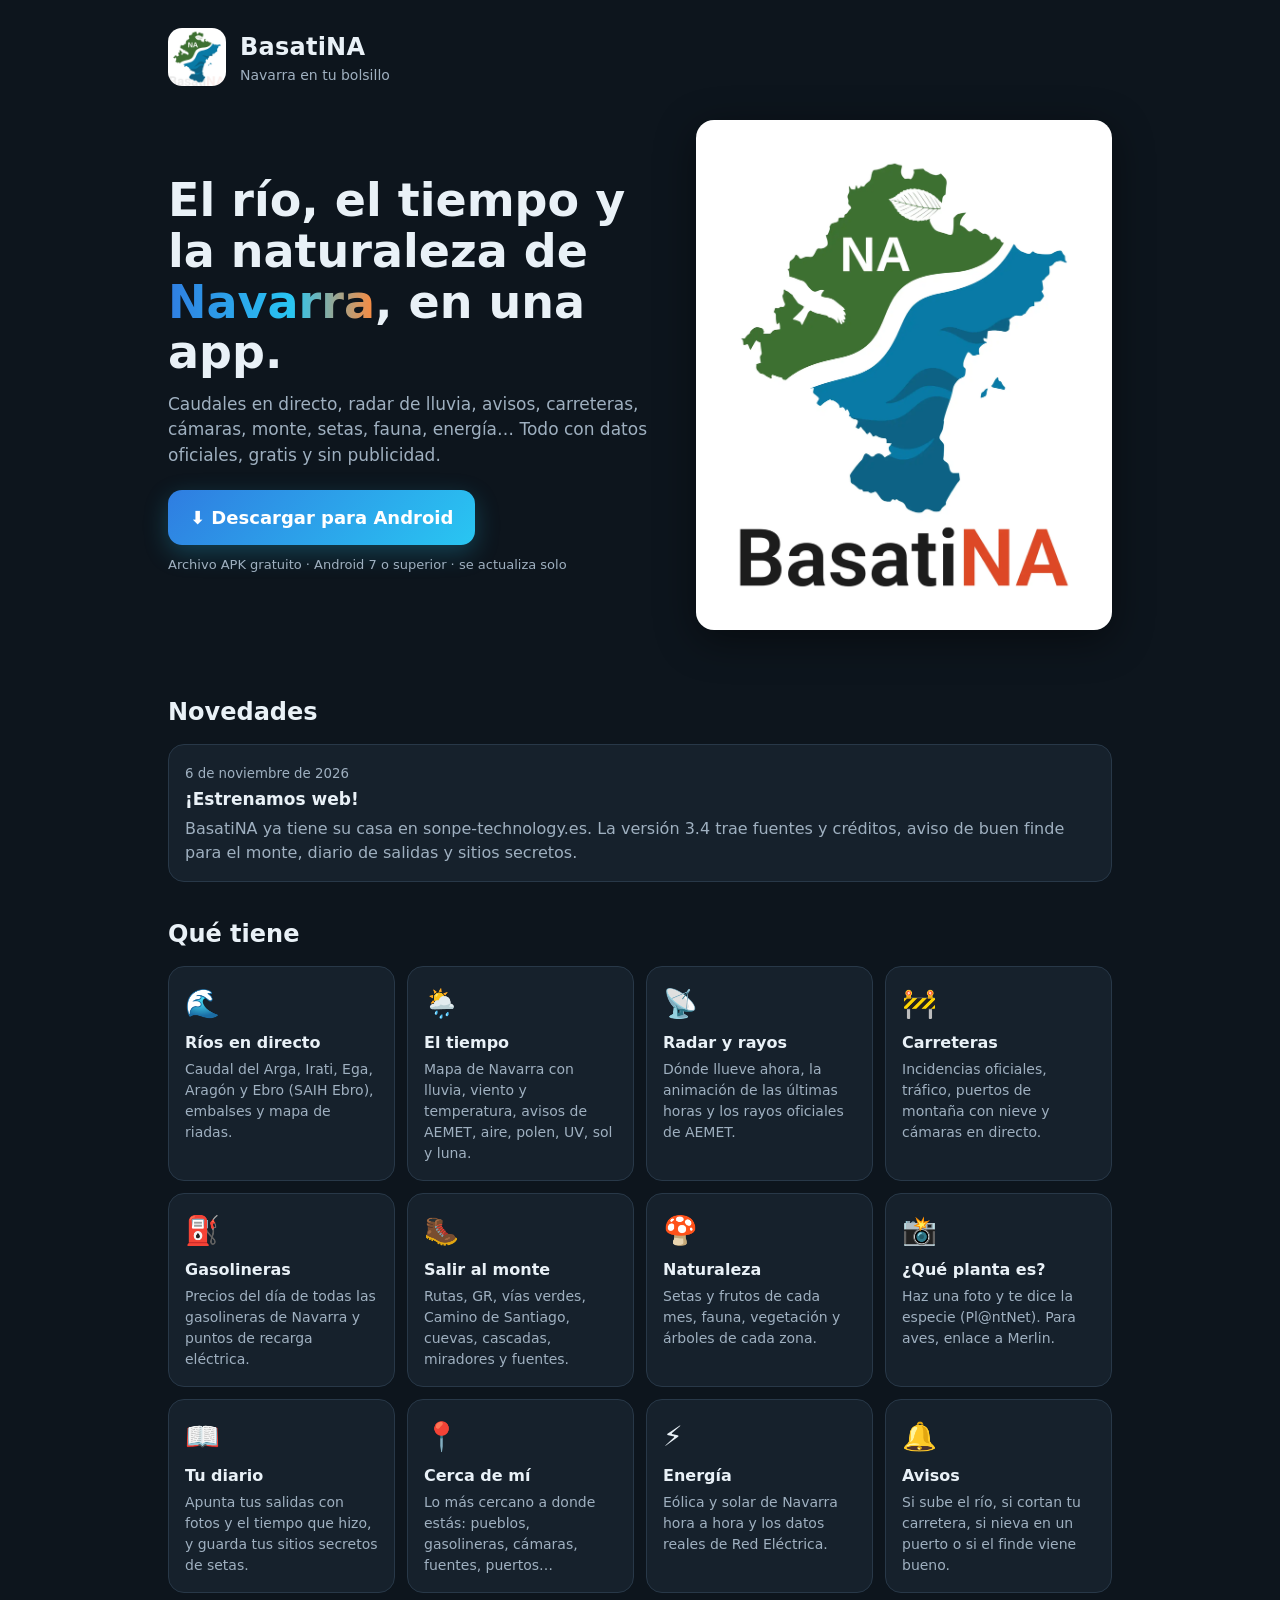
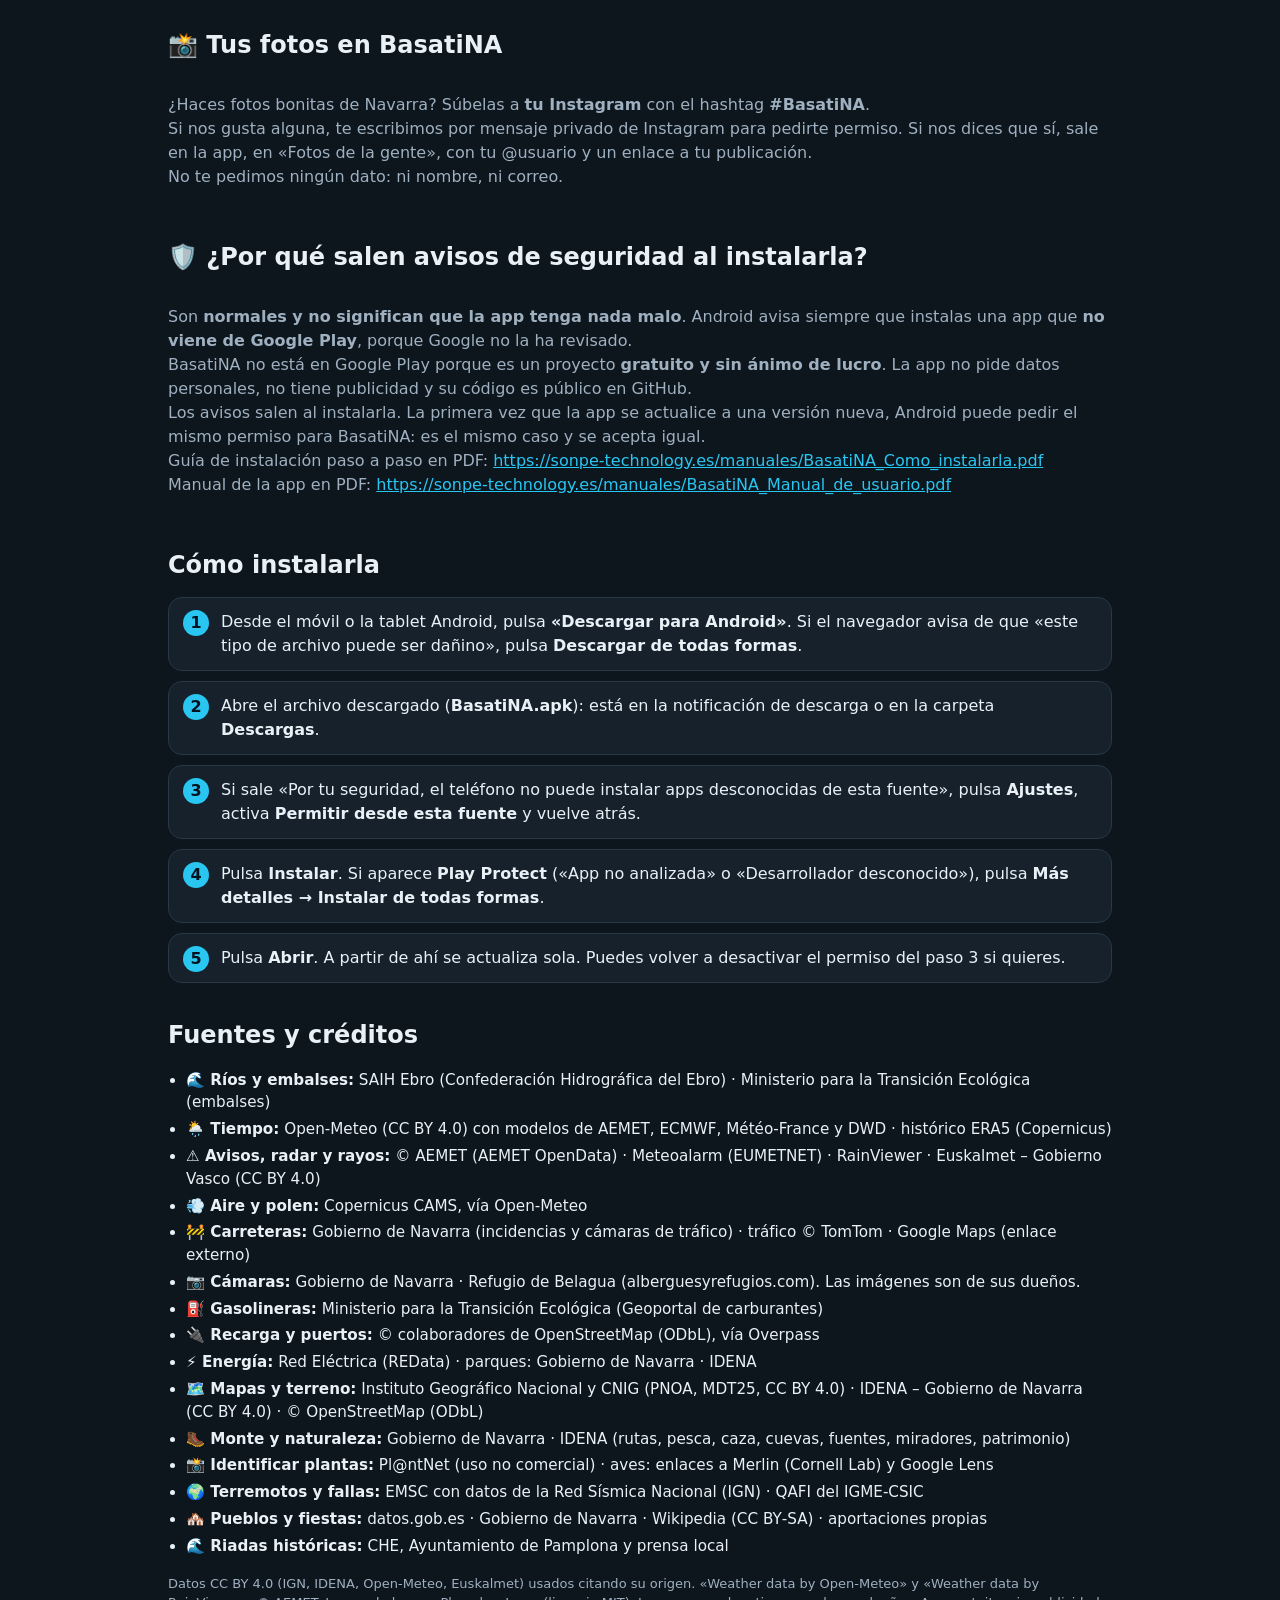
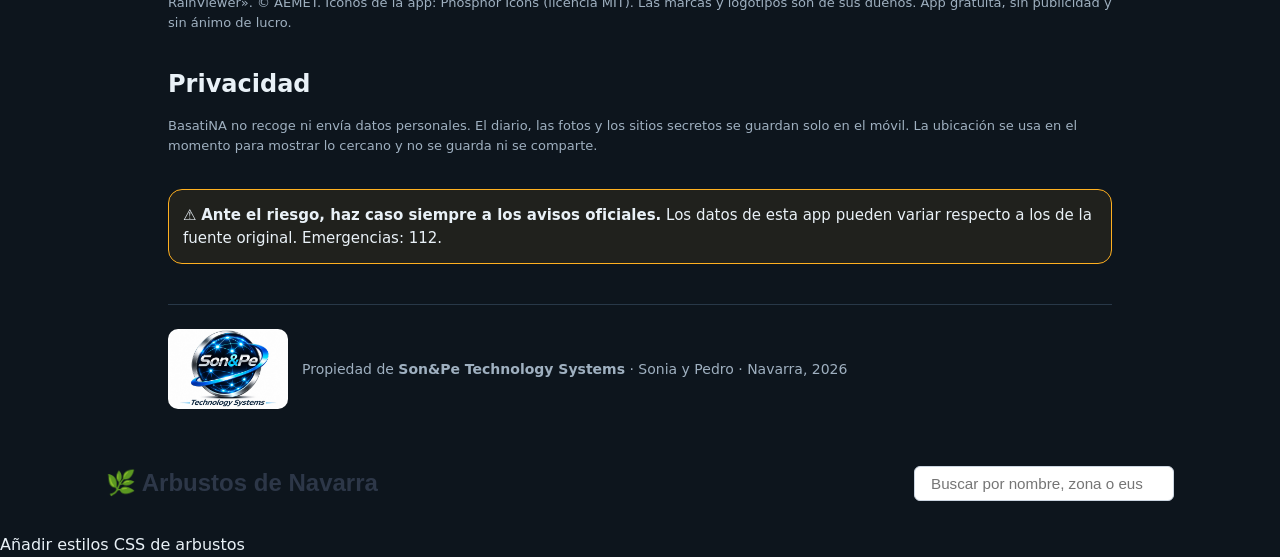
==== commit 65ddf67d: "Actualizar index.html" ====
--- a/docs/index.html
+++ b/docs/index.html
@@ -47,6 +47,117 @@
 #prev{position:fixed;top:0;left:0;right:0;background:#ff8a3d;color:#000;text-align:center;font-weight:700;padding:6px;z-index:9}
 @media(max-width:760px){.n.ft,.ap.ft{grid-template-columns:1fr}}
 </style>
+  <!-- Estilos para el catálogo de Arbustos de Navarra -->
+  <style>
+    .grid-arbustos {
+      display: grid;
+      grid-template-columns: repeat(auto-fill, minmax(250px, 1fr));
+      gap: 1rem;
+      margin-top: 1rem;
+    }
+    .tarjeta-arbusto {
+      background: #ffffff;
+      border: 1px solid #e2e8f0;
+      border-radius: 8px;
+      padding: 1rem;
+      cursor: pointer;
+      box-shadow: 0 1px 3px rgba(0,0,0,0.08);
+      transition: transform 0.15s ease, box-shadow 0.15s ease;
+      display: flex;
+      flex-direction: column;
+      justify-content: space-between;
+    }
+    .tarjeta-arbusto:hover {
+      transform: translateY(-2px);
+      box-shadow: 0 4px 6px rgba(0,0,0,0.12);
+    }
+    .tarjeta-cabecera h3 {
+      margin: 0 0 0.25rem 0;
+      font-size: 1.1rem;
+      color: #1a202c;
+    }
+    .tarjeta-arbusto .nombre-cientifico {
+      font-style: italic;
+      color: #718096;
+      font-size: 0.85rem;
+      display: block;
+      margin-bottom: 0.5rem;
+    }
+    .habitat-resumen {
+      font-size: 0.9rem;
+      color: #4a5568;
+      line-height: 1.4;
+      margin: 0.5rem 0;
+    }
+    .btn-ver-ficha {
+      margin-top: 0.75rem;
+      background: #2b6cb0;
+      color: #ffffff;
+      border: none;
+      padding: 0.4rem 0.8rem;
+      border-radius: 4px;
+      font-size: 0.85rem;
+      cursor: pointer;
+      align-self: flex-start;
+    }
+
+    /* Modal emergente */
+    .modal-dialog {
+      display: none;
+      position: fixed;
+      inset: 0;
+      background: rgba(0, 0, 0, 0.65);
+      z-index: 10000;
+      align-items: center;
+      justify-content: center;
+      padding: 1rem;
+    }
+    .modal-dialog.activo {
+      display: flex;
+    }
+    .modal-contenido {
+      background: #ffffff;
+      border-radius: 8px;
+      max-width: 520px;
+      width: 100%;
+      padding: 1.5rem;
+      position: relative;
+      max-height: 85vh;
+      overflow-y: auto;
+      box-shadow: 0 10px 25px rgba(0,0,0,0.2);
+    }
+    .modal-contenido h2 {
+      margin-top: 0;
+      color: #2d3748;
+      font-size: 1.3rem;
+    }
+    .modal-contenido small {
+      font-style: italic;
+      color: #718096;
+      font-size: 0.9rem;
+    }
+    .modal-contenido p {
+      font-size: 0.95rem;
+      color: #4a5568;
+      line-height: 1.5;
+      margin: 0.4rem 0;
+    }
+    .btn-cerrar {
+      position: absolute;
+      top: 0.5rem;
+      right: 0.75rem;
+      font-size: 1.6rem;
+      line-height: 1;
+      border: none;
+      background: transparent;
+      color: #a0aec0;
+      cursor: pointer;
+    }
+    .btn-cerrar:hover {
+      color: #2d3748;
+    }
+  </style>
+
 </head>
 <body>
 <div class="wrap" id="app"></div>
@@ -282,3 +393,4 @@
 
 </body>
 </html>
+Añadir estilos CSS de arbustos
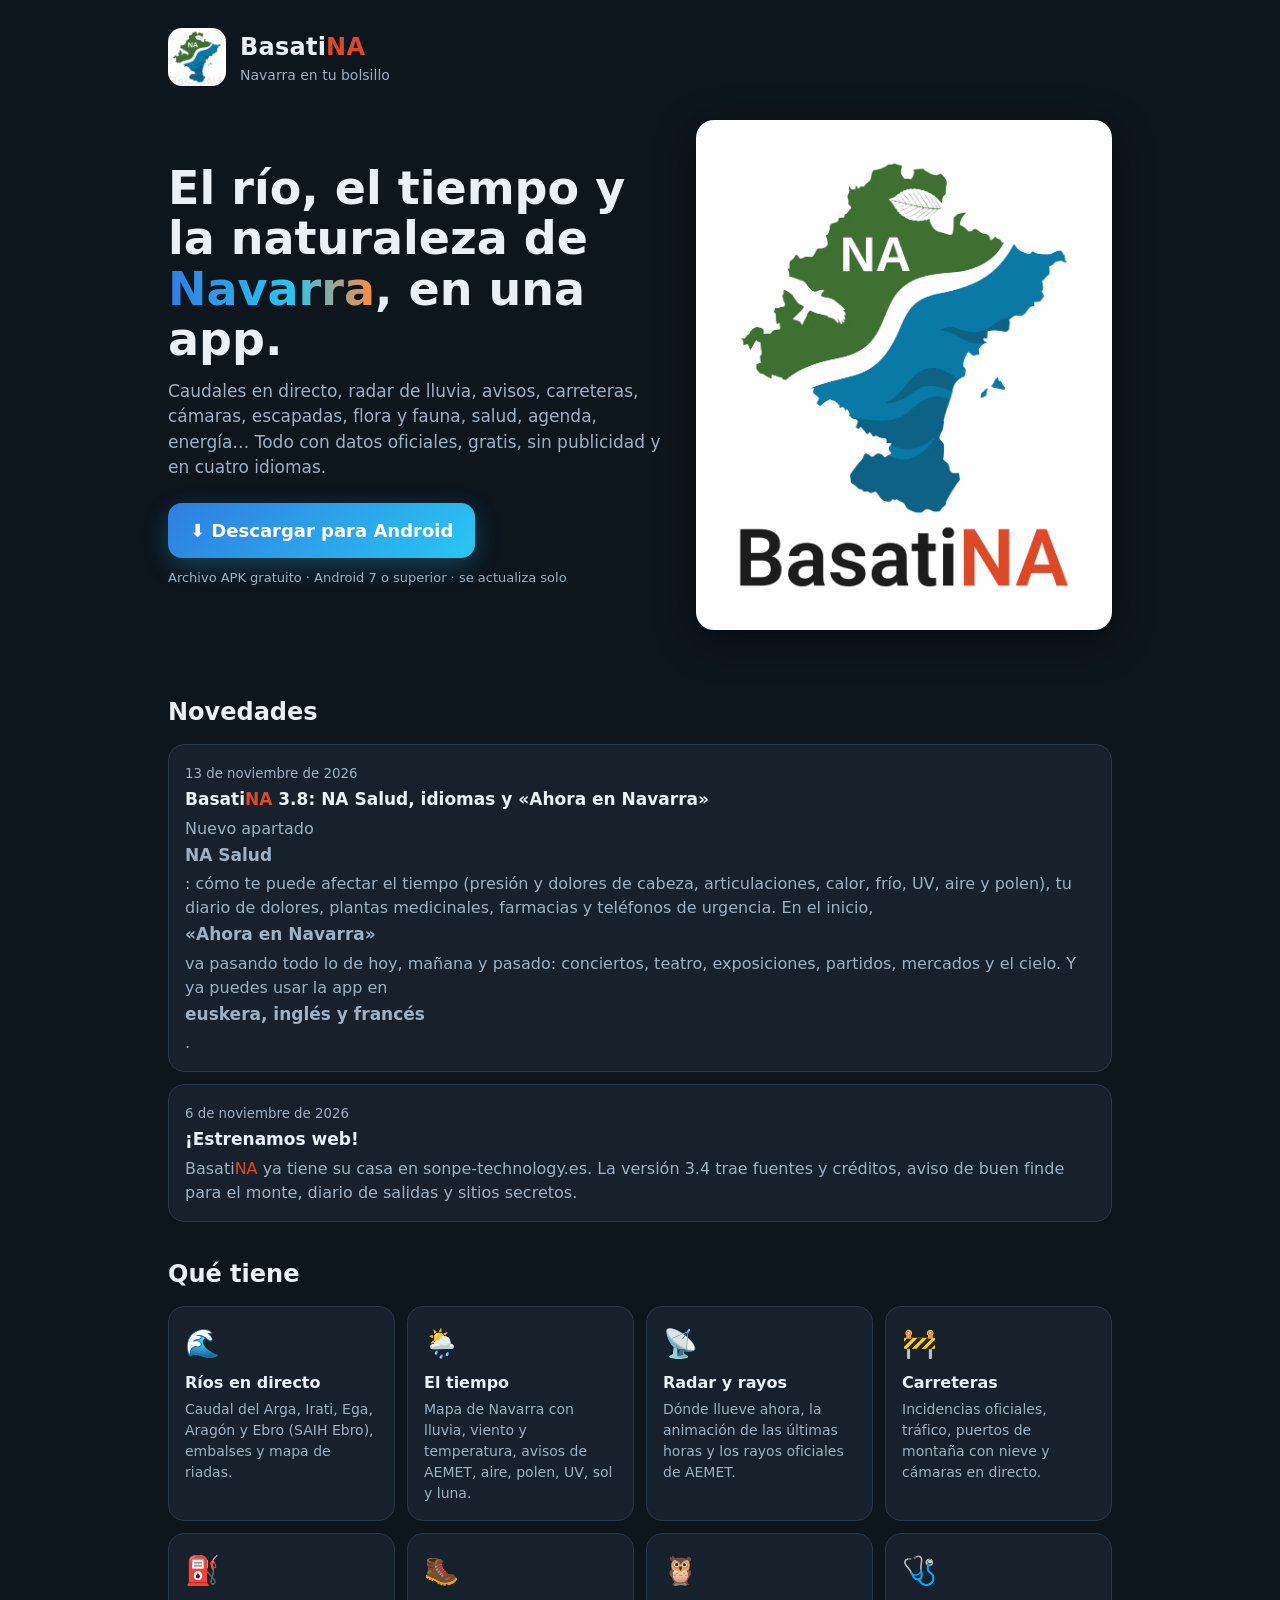
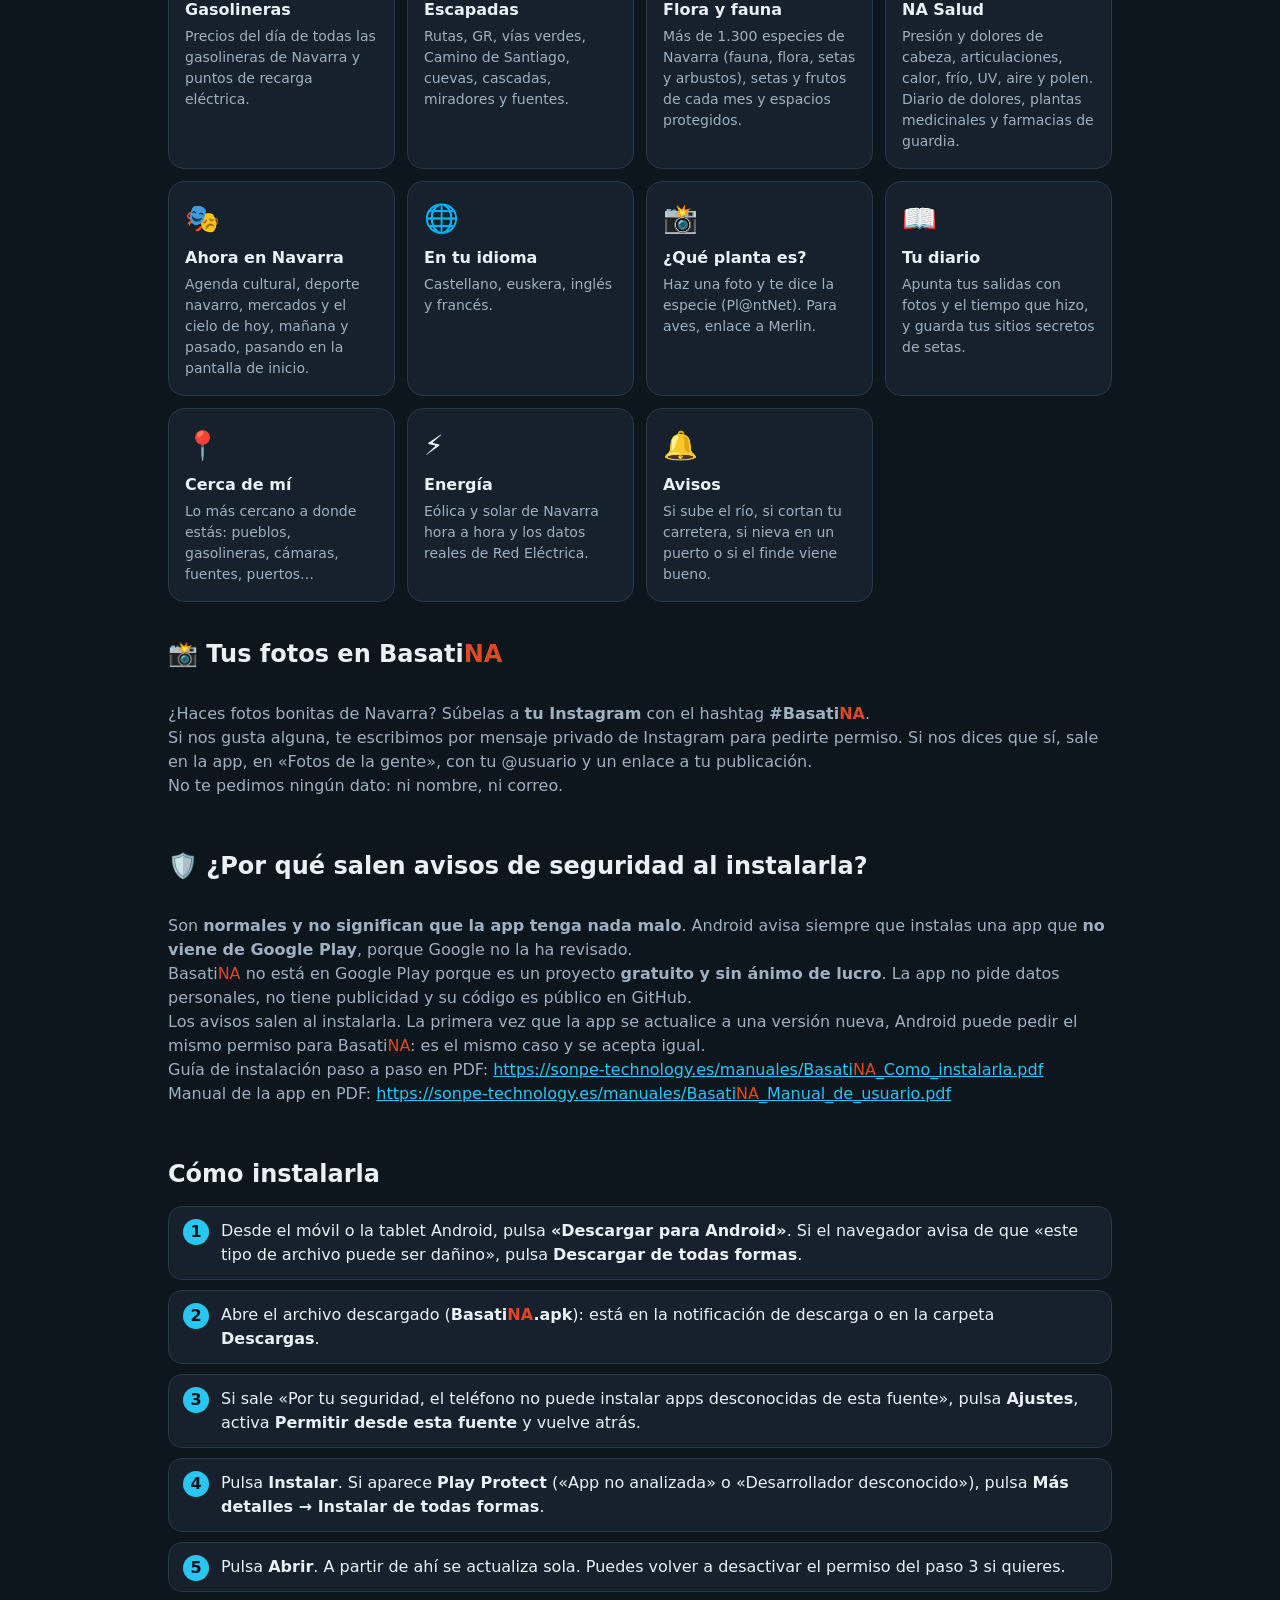
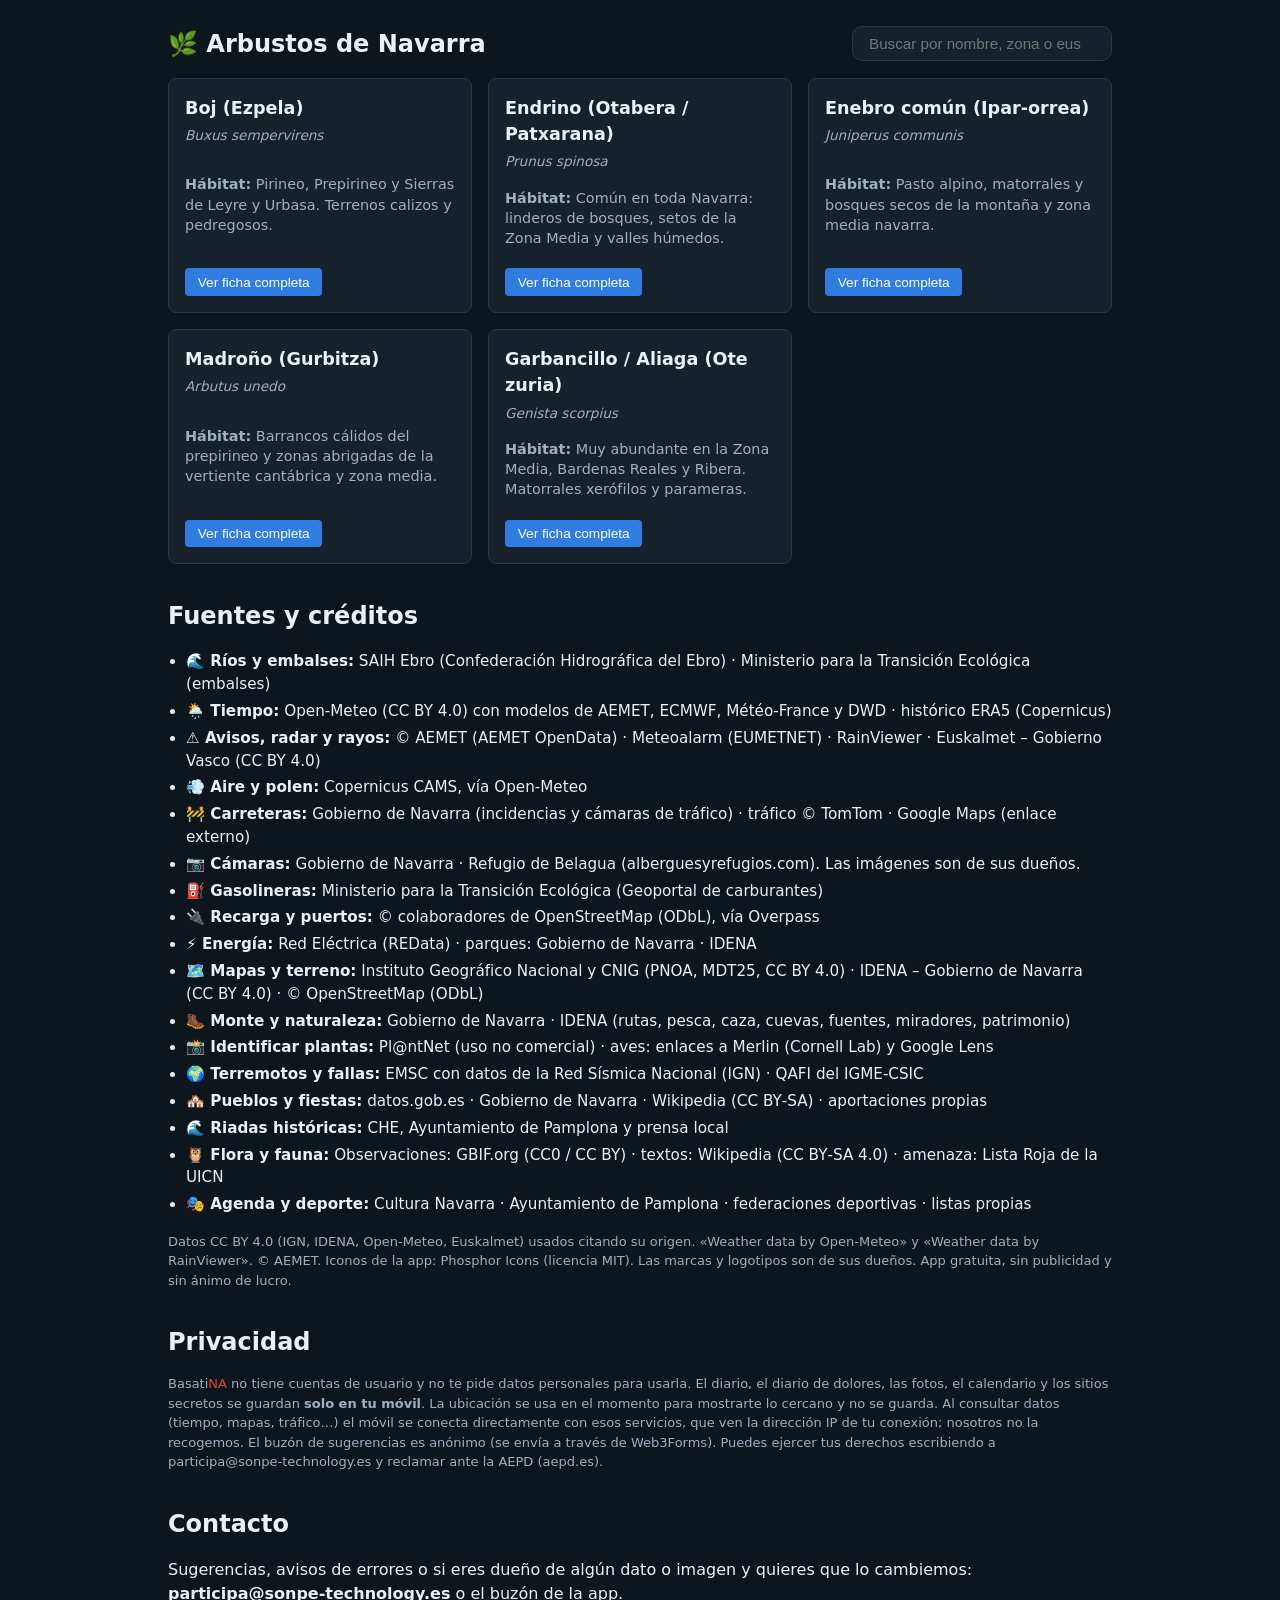
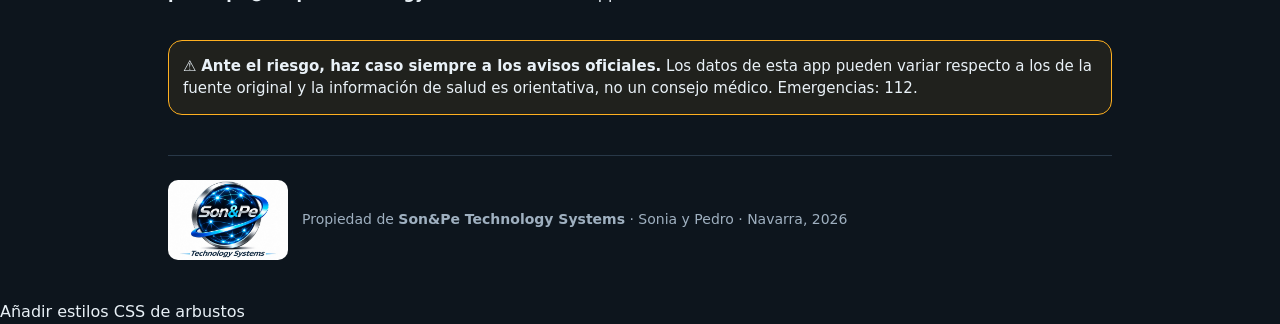
==== commit a356efde: "BasatiNA 3.8: NA en rojo, Flora y fauna con Arbustos, NA Salud, carrusel Ahora en Navarra, idiomas (" ====
--- a/docs/index.html
+++ b/docs/index.html
@@ -56,8 +56,8 @@
       margin-top: 1rem;
     }
     .tarjeta-arbusto {
-      background: #ffffff;
-      border: 1px solid #e2e8f0;
+      background: var(--panel);
+      border: 1px solid var(--line);
       border-radius: 8px;
       padding: 1rem;
       cursor: pointer;
@@ -74,24 +74,24 @@
     .tarjeta-cabecera h3 {
       margin: 0 0 0.25rem 0;
       font-size: 1.1rem;
-      color: #1a202c;
+      color: var(--txt);
     }
     .tarjeta-arbusto .nombre-cientifico {
       font-style: italic;
-      color: #718096;
+      color: var(--mut);
       font-size: 0.85rem;
       display: block;
       margin-bottom: 0.5rem;
     }
     .habitat-resumen {
       font-size: 0.9rem;
-      color: #4a5568;
+      color: var(--mut);
       line-height: 1.4;
       margin: 0.5rem 0;
     }
     .btn-ver-ficha {
       margin-top: 0.75rem;
-      background: #2b6cb0;
+      background: var(--acc3);
       color: #ffffff;
       border: none;
       padding: 0.4rem 0.8rem;
@@ -116,7 +116,9 @@
       display: flex;
     }
     .modal-contenido {
-      background: #ffffff;
+      background: var(--panel);
+      color: var(--txt);
+      border: 1px solid var(--line);
       border-radius: 8px;
       max-width: 520px;
       width: 100%;
@@ -128,17 +130,17 @@
     }
     .modal-contenido h2 {
       margin-top: 0;
-      color: #2d3748;
+      color: var(--txt);
       font-size: 1.3rem;
     }
     .modal-contenido small {
       font-style: italic;
-      color: #718096;
+      color: var(--mut);
       font-size: 0.9rem;
     }
     .modal-contenido p {
       font-size: 0.95rem;
-      color: #4a5568;
+      color: var(--mut);
       line-height: 1.5;
       margin: 0.4rem 0;
     }
@@ -182,12 +184,19 @@
  },
  "portada": {
   "titulo": "El río, el tiempo y la naturaleza de *Navarra*, en una app.",
-  "texto": "Caudales en directo, radar de lluvia, avisos, carreteras, cámaras, monte, setas, fauna, energía… Todo con datos oficiales, gratis y sin publicidad.",
+  "texto": "Caudales en directo, radar de lluvia, avisos, carreteras, cámaras, escapadas, flora y fauna, salud, agenda, energía… Todo con datos oficiales, gratis, sin publicidad y en cuatro idiomas.",
   "boton": "⬇️ Descargar para Android",
   "enlace": "https://github.com/suapedrito-z/basatina/releases/latest/download/BasatiNA.apk",
-  "nota": "Archivo APK gratuito · Android 7 o superior · se actualiza solo"
+  "nota": "Archivo APK gratuito · Android 7 o superior · se actualiza solo",
+  "pausada": false
  },
  "novedades": [
+  {
+   "fecha": "2026-11-13",
+   "titulo": "BasatiNA 3.8: NA Salud, idiomas y «Ahora en Navarra»",
+   "texto": "Nuevo apartado **NA Salud**: cómo te puede afectar el tiempo (presión y dolores de cabeza, articulaciones, calor, frío, UV, aire y polen), tu diario de dolores, plantas medicinales, farmacias y teléfonos de urgencia. En el inicio, **«Ahora en Navarra»** va pasando todo lo de hoy, mañana y pasado: conciertos, teatro, exposiciones, partidos, mercados y el cielo. Y ya puedes usar la app en **euskera, inglés y francés**.",
+   "foto": ""
+  },
   {
    "fecha": "2026-11-06",
    "titulo": "¡Estrenamos web!",
@@ -224,13 +233,28 @@
   },
   {
    "icono": "🥾",
-   "titulo": "Salir al monte",
+   "titulo": "Escapadas",
    "texto": "Rutas, GR, vías verdes, Camino de Santiago, cuevas, cascadas, miradores y fuentes."
   },
   {
-   "icono": "🍄",
-   "titulo": "Naturaleza",
-   "texto": "Setas y frutos de cada mes, fauna, vegetación y árboles de cada zona."
+   "icono": "🦉",
+   "titulo": "Flora y fauna",
+   "texto": "Más de 1.300 especies de Navarra (fauna, flora, setas y arbustos), setas y frutos de cada mes y espacios protegidos."
+  },
+  {
+   "icono": "🩺",
+   "titulo": "NA Salud",
+   "texto": "Presión y dolores de cabeza, articulaciones, calor, frío, UV, aire y polen. Diario de dolores, plantas medicinales y farmacias de guardia."
+  },
+  {
+   "icono": "🎭",
+   "titulo": "Ahora en Navarra",
+   "texto": "Agenda cultural, deporte navarro, mercados y el cielo de hoy, mañana y pasado, pasando en la pantalla de inicio."
+  },
+  {
+   "icono": "🌐",
+   "titulo": "En tu idioma",
+   "texto": "Castellano, euskera, inglés y francés."
   },
   {
    "icono": "📸",
@@ -258,12 +282,25 @@
    "texto": "Si sube el río, si cortan tu carretera, si nieva en un puerto o si el finde viene bueno."
   }
  ],
- "apartados": [],
+ "apartados": [
+  {
+   "titulo": "📸 Tus fotos en BasatiNA",
+   "texto": "¿Haces fotos bonitas de Navarra? Súbelas a **tu Instagram** con el hashtag **#BasatiNA**.\nSi nos gusta alguna, te escribimos por mensaje privado de Instagram para pedirte permiso. Si nos dices que sí, sale en la app, en «Fotos de la gente», con tu @usuario y un enlace a tu publicación.\nNo te pedimos ningún dato: ni nombre, ni correo.",
+   "foto": ""
+  },
+  {
+   "titulo": "🛡️ ¿Por qué salen avisos de seguridad al instalarla?",
+   "texto": "Son **normales y no significan que la app tenga nada malo**. Android avisa siempre que instalas una app que **no viene de Google Play**, porque Google no la ha revisado.\nBasatiNA no está en Google Play porque es un proyecto **gratuito y sin ánimo de lucro**. La app no pide datos personales, no tiene publicidad y su código es público en GitHub.\nLos avisos salen al instalarla. La primera vez que la app se actualice a una versión nueva, Android puede pedir el mismo permiso para BasatiNA: es el mismo caso y se acepta igual.\nGuía de instalación paso a paso en PDF: https://sonpe-technology.es/manuales/BasatiNA_Como_instalarla.pdf\nManual de la app en PDF: https://sonpe-technology.es/manuales/BasatiNA_Manual_de_usuario.pdf",
+   "foto": ""
+  }
+ ],
  "pasos_titulo": "Cómo instalarla",
  "pasos": [
-  "Desde el móvil Android, pulsa **«Descargar para Android»**.",
-  "Abre el archivo descargado. Si el móvil lo pide, permite **instalar apps de esta fuente** (solo esta vez).",
-  "Pulsa **Instalar** y ábrela. A partir de ahí se actualiza sola."
+  "Desde el móvil o la tablet Android, pulsa **«Descargar para Android»**. Si el navegador avisa de que «este tipo de archivo puede ser dañino», pulsa **Descargar de todas formas**.",
+  "Abre el archivo descargado (**BasatiNA.apk**): está en la notificación de descarga o en la carpeta **Descargas**.",
+  "Si sale «Por tu seguridad, el teléfono no puede instalar apps desconocidas de esta fuente», pulsa **Ajustes**, activa **Permitir desde esta fuente** y vuelve atrás.",
+  "Pulsa **Instalar**. Si aparece **Play Protect** («App no analizada» o «Desarrollador desconocido»), pulsa **Más detalles → Instalar de todas formas**.",
+  "Pulsa **Abrir**. A partir de ahí se actualiza sola. Puedes volver a desactivar el permiso del paso 3 si quieres."
  ],
  "fuentes": [
   {
@@ -325,12 +362,20 @@
   {
    "tema": "🌊 Riadas históricas",
    "texto": "CHE, Ayuntamiento de Pamplona y prensa local"
+  },
+  {
+   "tema": "🦉 Flora y fauna",
+   "texto": "Observaciones: GBIF.org (CC0 / CC BY) · textos: Wikipedia (CC BY‑SA 4.0) · amenaza: Lista Roja de la UICN"
+  },
+  {
+   "tema": "🎭 Agenda y deporte",
+   "texto": "Cultura Navarra · Ayuntamiento de Pamplona · federaciones deportivas · listas propias"
   }
  ],
  "fuentes_nota": "Datos CC BY 4.0 (IGN, IDENA, Open‑Meteo, Euskalmet) usados citando su origen. «Weather data by Open‑Meteo» y «Weather data by RainViewer». © AEMET. Iconos de la app: Phosphor Icons (licencia MIT). Las marcas y logotipos son de sus dueños. App gratuita, sin publicidad y sin ánimo de lucro.",
- "privacidad": "BasatiNA no recoge ni envía datos personales. El diario, las fotos y los sitios secretos se guardan solo en el móvil. La ubicación se usa en el momento para mostrar lo cercano y no se guarda ni se comparte.",
- "aviso": "⚠️ **Ante el riesgo, haz caso siempre a los avisos oficiales.** Los datos de esta app pueden variar respecto a los de la fuente original. Emergencias: 112.",
- "contacto": "",
+ "privacidad": "BasatiNA no tiene cuentas de usuario y no te pide datos personales para usarla. El diario, el diario de dolores, las fotos, el calendario y los sitios secretos se guardan **solo en tu móvil**. La ubicación se usa en el momento para mostrarte lo cercano y no se guarda. Al consultar datos (tiempo, mapas, tráfico…) el móvil se conecta directamente con esos servicios, que ven la dirección IP de tu conexión; nosotros no la recogemos. El buzón de sugerencias es anónimo (se envía a través de Web3Forms). Puedes ejercer tus derechos escribiendo a participa@sonpe-technology.es y reclamar ante la AEPD (aepd.es).",
+ "aviso": "⚠️ **Ante el riesgo, haz caso siempre a los avisos oficiales.** Los datos de esta app pueden variar respecto a los de la fuente original y la información de salud es orientativa, no un consejo médico. Emergencias: 112.",
+ "contacto": "Sugerencias, avisos de errores o si eres dueño de algún dato o imagen y quieres que lo cambiemos: **participa@sonpe-technology.es** o el buzón de la app.",
  "pie": "Propiedad de **Son&Pe Technology Systems** · Sonia y Pedro · Navarra, 2026",
  "app_web": {
   "visible": false,
@@ -344,6 +389,7 @@
 const md=t=>esc(t).replace(/\*\*(.+?)\*\*/g,'<b>$1</b>').replace(/\*(.+?)\*/g,'<em>$1</em>').replace(/(https?:\/\/[^\s<]+)/g,'<a href="$1">$1</a>').replace(/\n/g,'<br>');
 const fd=d=>{try{return new Date(d+'T12:00').toLocaleDateString('es-ES',{day:'numeric',month:'long',year:'numeric'})}catch(e){return d}};
 function draw(c){
+ const sa=document.getElementById('seccion-arbustos');if(sa)document.body.appendChild(sa);   // se saca antes de redibujar
  const k=c.colores||{},r=document.documentElement.style;
  [['fondo','--bg'],['tarjeta','--panel'],['borde','--line'],['texto','--txt'],['suave','--mut'],['principal','--acc'],['naranja','--acc2'],['azul','--acc3']].forEach(([a,b])=>k[a]&&r.setProperty(b,k[a]));
  const m=c.marca||{},p=c.portada||{};let h='';
@@ -355,13 +401,19 @@
  h+=`<h2>${esc(c.funciones_titulo)}</h2><div class="grid">`+(c.funciones||[]).map(f=>`<div class="f"><i>${esc(f.icono)}</i><b>${esc(f.titulo)}</b><p>${md(f.texto)}</p></div>`).join('')+'</div>';
  (c.apartados||[]).filter(a=>a.titulo||a.texto).forEach(a=>{h+=`<h2>${esc(a.titulo)}</h2><div class="ap${a.foto?' ft':''}"><div><p>${md(a.texto)}</p></div>${a.foto?`<img src="${esc(a.foto)}" alt="">`:''}</div>`;});
  if(!p.pausada)h+=`<h2>${esc(c.pasos_titulo)}</h2><div class="steps">`+(c.pasos||[]).map(s=>`<div>${md(s)}</div>`).join('')+'</div>';
+ h+='<div id="arbHost" style="margin-top:34px"></div>';
  h+='<h2 id="fuentes">Fuentes y créditos</h2><ul class="cred">'+(c.fuentes||[]).map(f=>`<li><b>${esc(f.tema)}:</b> ${md(f.texto)}</li>`).join('')+`</ul><p class="small">${md(c.fuentes_nota)}</p>`;
  h+=`<h2 id="privacidad">Privacidad</h2><p class="small">${md(c.privacidad)}</p>`;
  if(c.contacto)h+=`<h2 id="contacto">Contacto</h2><p>${md(c.contacto)}</p>`;
  h+=`<div class="aviso">${md(c.aviso)}</div>`;
  h+=`<footer>${m.logo_empresa?`<img src="${esc(m.logo_empresa)}" alt="">`:''}<div>${md(c.pie)}</div></footer>`;
- document.getElementById('app').innerHTML=h;document.title=(m.nombre||'BasatiNA')+' · '+(m.lema||'');
+ document.getElementById('app').innerHTML=h;
+ {const ah=document.getElementById('arbHost'),sb=document.getElementById('seccion-arbustos');if(ah&&sb)ah.appendChild(sb);}
+ naRojo(document.getElementById('app'));document.title=(m.nombre||'BasatiNA')+' · '+(m.lema||'');
 }
+// «BasatiNA» siempre con la «NA» en rojo, como en el logo (solo en el texto, nunca en enlaces ni atributos)
+function naRojo(root){const w=document.createTreeWalker(root,NodeFilter.SHOW_TEXT),L=[];let n;while((n=w.nextNode()))if(n.nodeValue.includes('BasatiNA'))L.push(n);
+ L.forEach(n=>{const f=document.createDocumentFragment();n.nodeValue.split('BasatiNA').forEach((t,i,a)=>{if(t)f.appendChild(document.createTextNode(t));if(i<a.length-1){f.appendChild(document.createTextNode('Basati'));const s=document.createElement('span');s.style.cssText='color:#DD4826;display:inline;font-size:inherit;margin:0';s.textContent='NA';f.appendChild(s);}});n.parentNode.replaceChild(f,n);});}
 let C=JSON.parse(document.getElementById('def').textContent);
 if(location.search.includes('preview')){try{const x=JSON.parse(localStorage.getItem('sp_preview'));if(x)C=x;}catch(e){}draw(C);}
 else{draw(C);fetch('contenido.json?t='+Date.now()).then(r=>r.json()).then(x=>{C=x;draw(C);}).catch(()=>{});}
@@ -369,10 +421,10 @@
 <!-- ============================================== -->
 <!-- CATÁLOGO DE ARBUSTOS DE NAVARRA (BASATINA)     -->
 <!-- ============================================== -->
-<section id="seccion-arbustos" class="modulo-naturaleza" style="padding: 1rem; max-width: 1100px; margin: 0 auto;">
+<section id="seccion-arbustos" class="modulo-naturaleza" style="padding: 0;">
   <div style="display: flex; flex-wrap: wrap; justify-content: space-between; align-items: center; gap: 0.5rem; margin-bottom: 1rem;">
-    <h2 style="margin: 0; color: #2d3748; font-family: 'Montserrat', sans-serif;">🌿 Arbustos de Navarra</h2>
-    <input type="search" id="buscador-arbustos" placeholder="Buscar por nombre, zona o euskera..." style="padding: 0.5rem 1rem; border: 1px solid #cbd5e0; border-radius: 6px; font-size: 0.95rem; min-width: 260px;">
+    <h2 style="margin: 0;">🌿 Arbustos de Navarra</h2>
+    <input type="search" id="buscador-arbustos" placeholder="Buscar por nombre, zona o euskera..." style="padding: 0.5rem 1rem; border: 1px solid var(--line); background: var(--panel); color: var(--txt); border-radius: 10px; font-size: 0.95rem; min-width: 260px;">
   </div>
 
   <!-- Contenedor donde se insertan las fichas dinámicamente -->
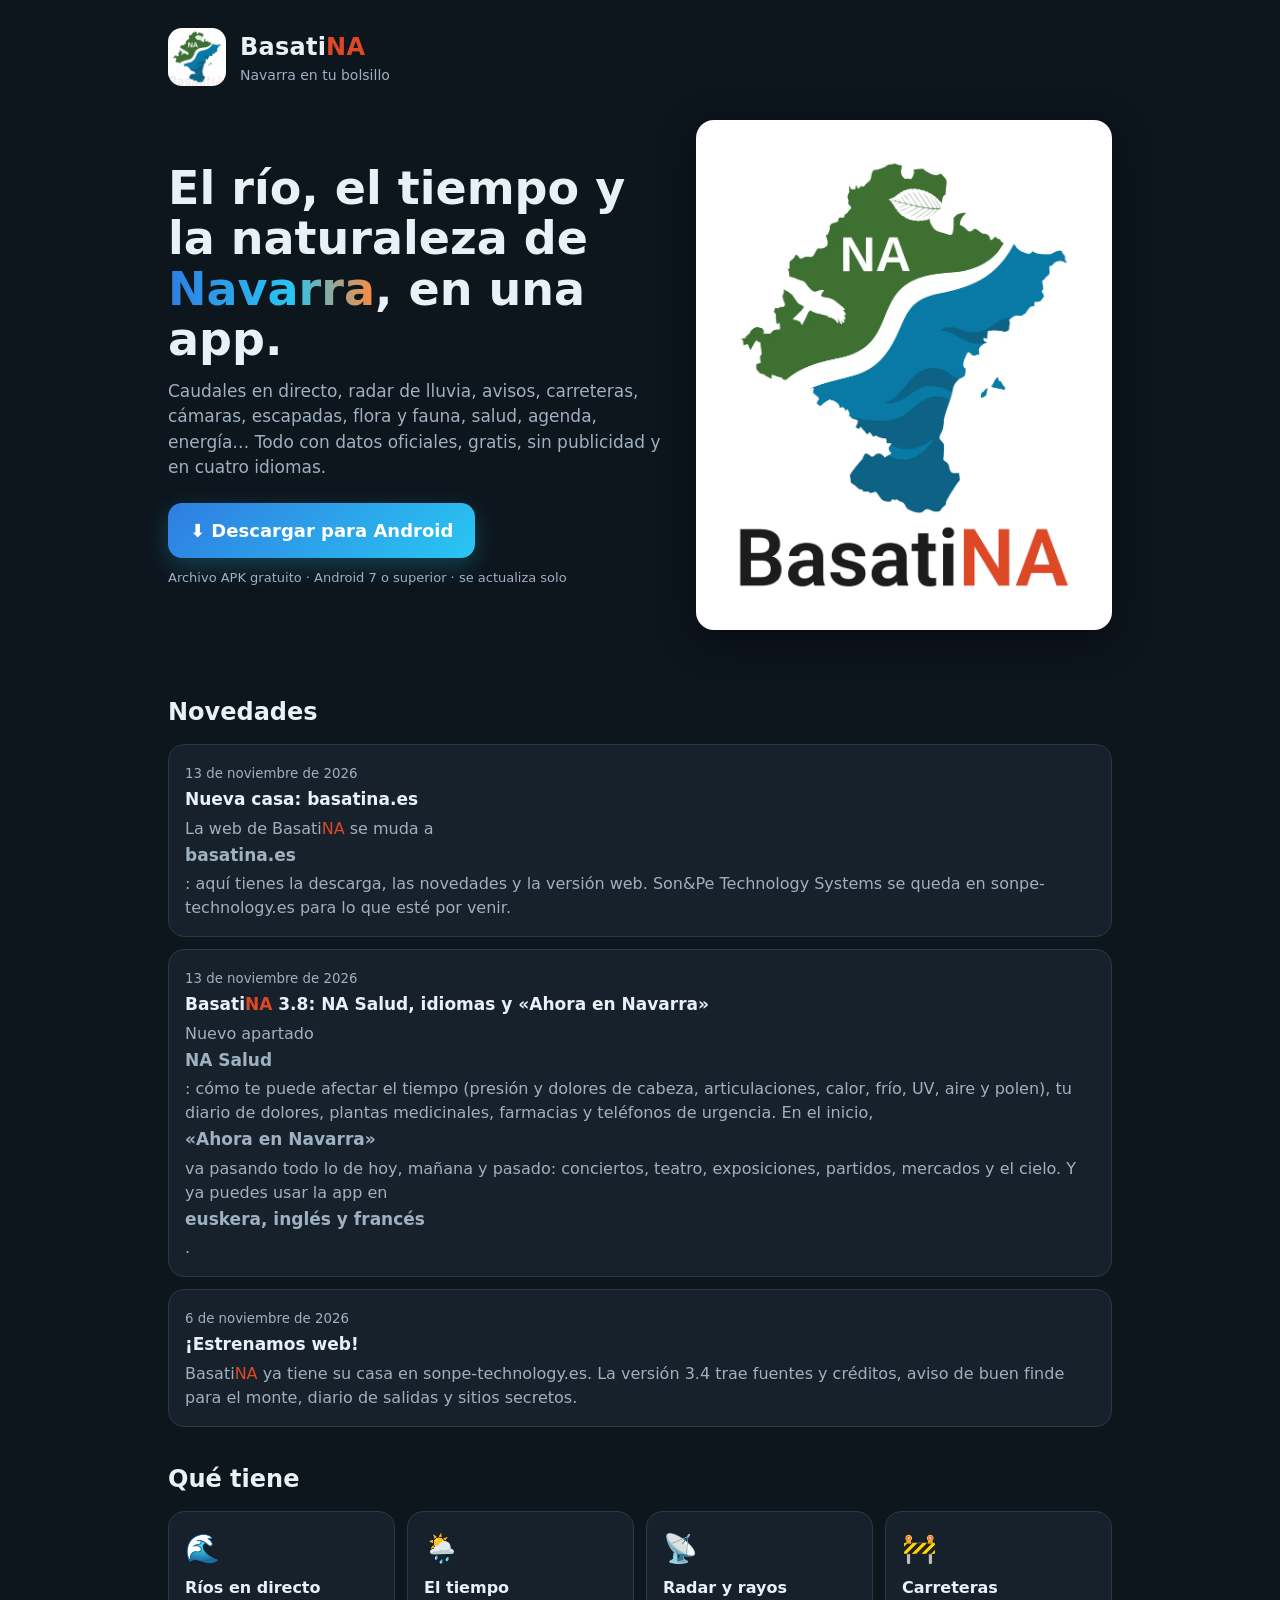
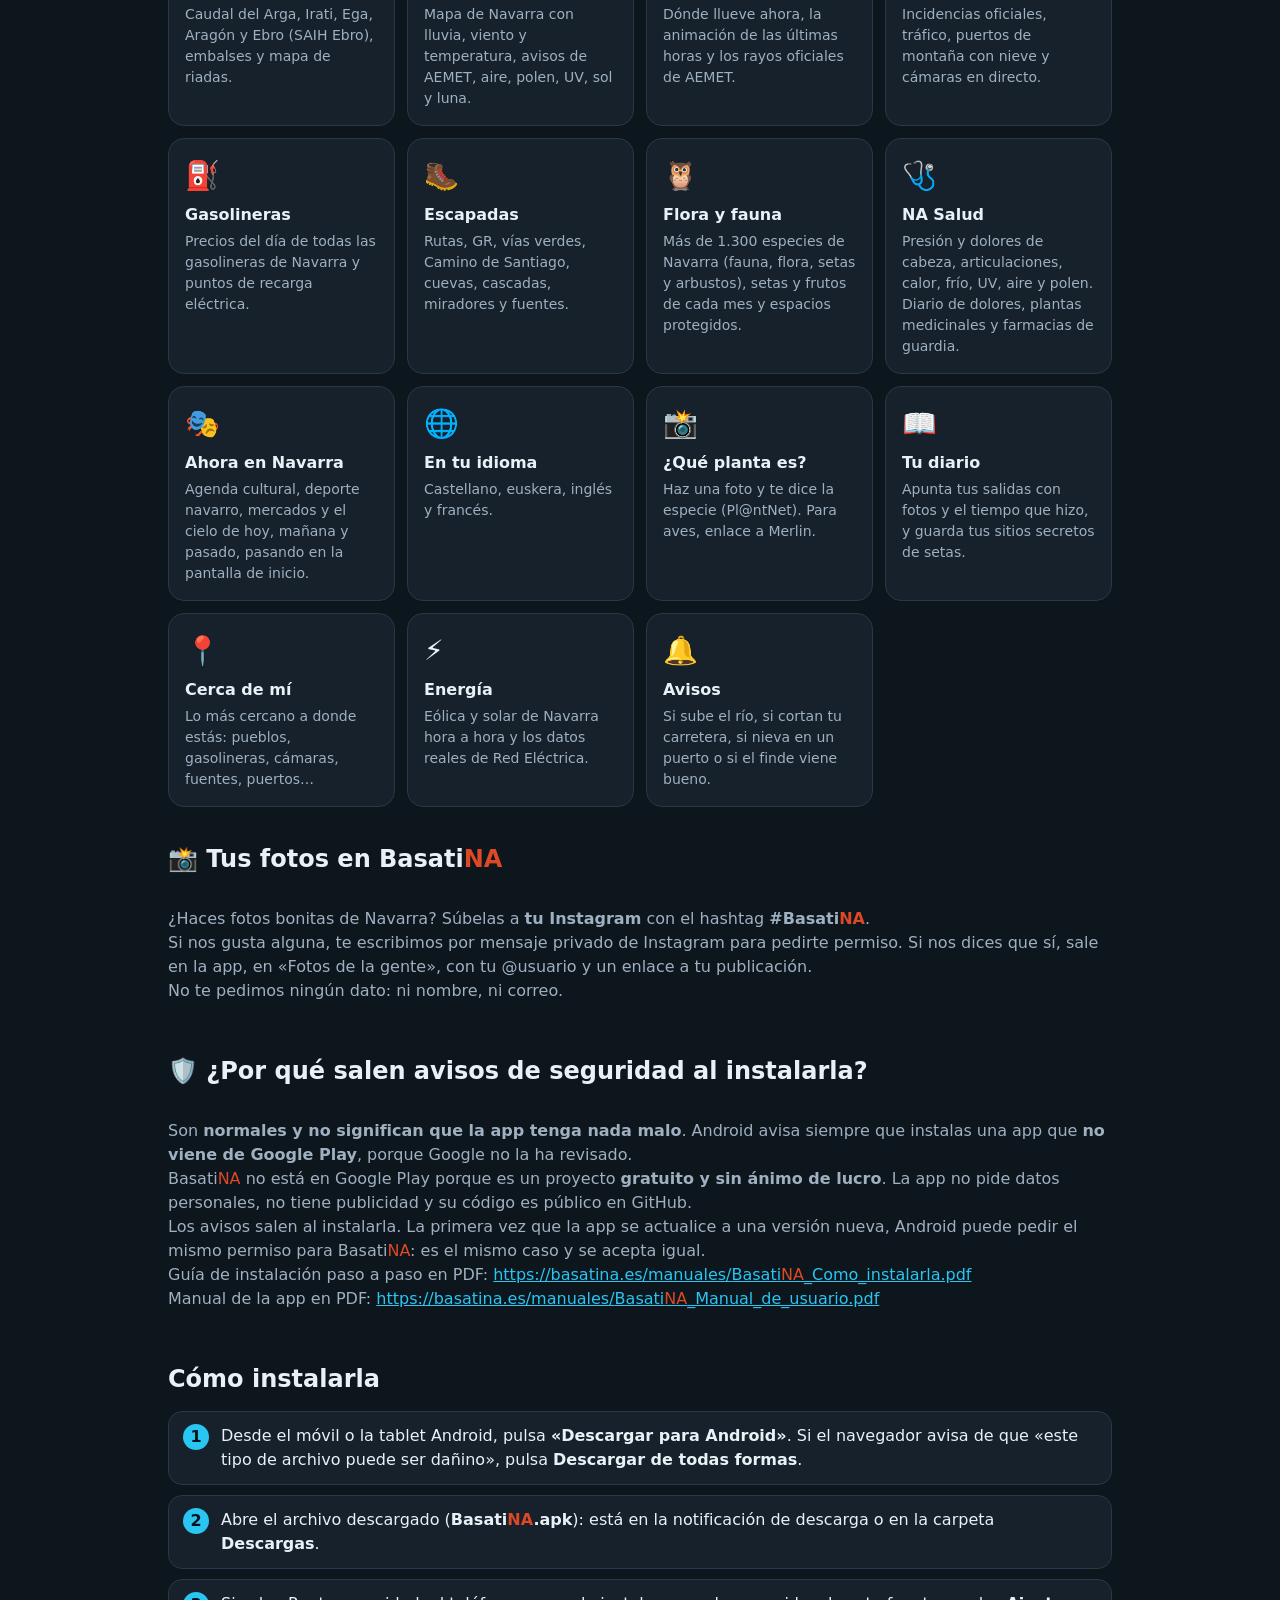
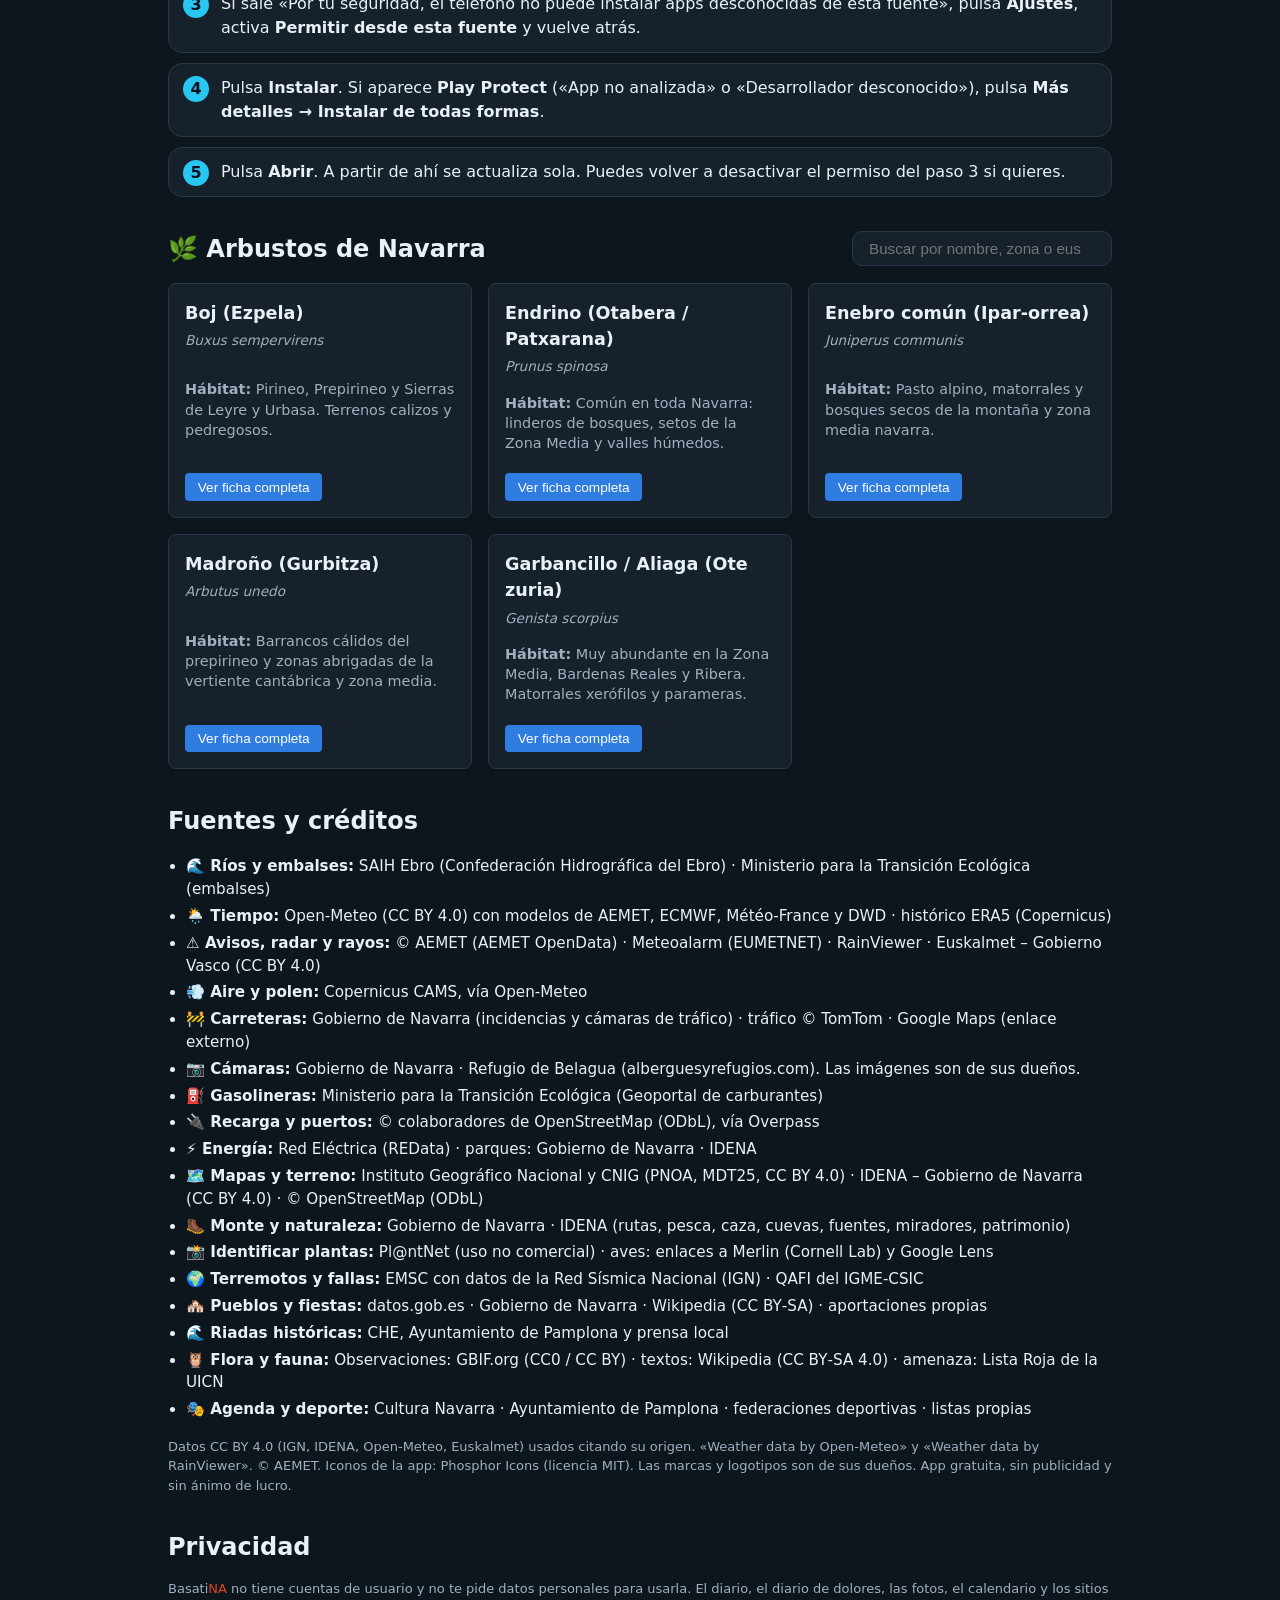
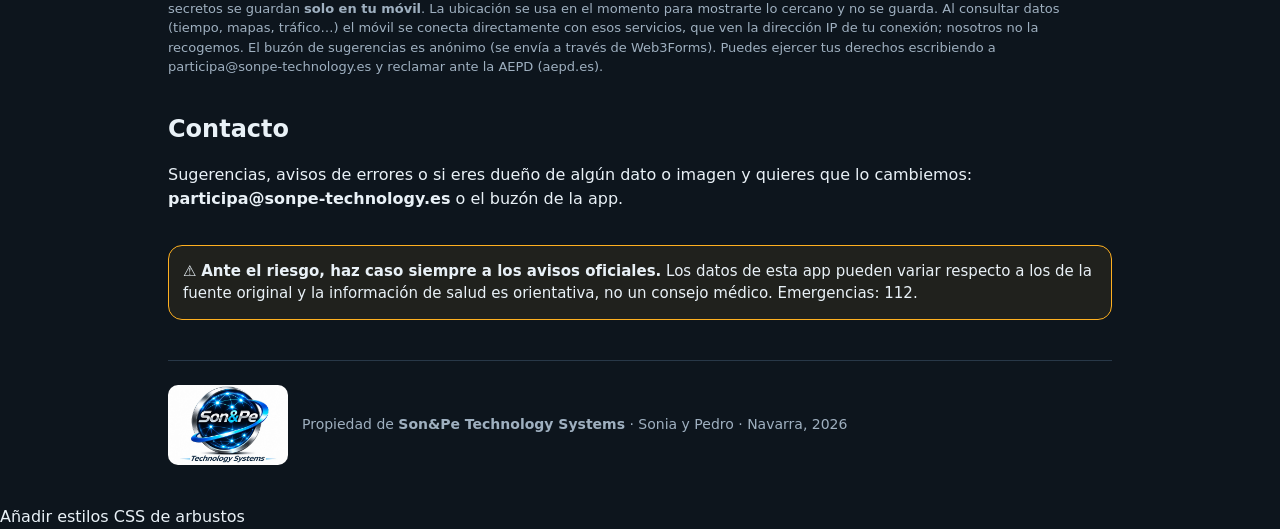
==== commit 6acd6215: "La web pasa a basatina.es (enlaces de la app, panel, privacidad, novedades y CNAME) Co-Authored-By: " ====
--- a/docs/index.html
+++ b/docs/index.html
@@ -290,7 +290,7 @@
   },
   {
    "titulo": "🛡️ ¿Por qué salen avisos de seguridad al instalarla?",
-   "texto": "Son **normales y no significan que la app tenga nada malo**. Android avisa siempre que instalas una app que **no viene de Google Play**, porque Google no la ha revisado.\nBasatiNA no está en Google Play porque es un proyecto **gratuito y sin ánimo de lucro**. La app no pide datos personales, no tiene publicidad y su código es público en GitHub.\nLos avisos salen al instalarla. La primera vez que la app se actualice a una versión nueva, Android puede pedir el mismo permiso para BasatiNA: es el mismo caso y se acepta igual.\nGuía de instalación paso a paso en PDF: https://sonpe-technology.es/manuales/BasatiNA_Como_instalarla.pdf\nManual de la app en PDF: https://sonpe-technology.es/manuales/BasatiNA_Manual_de_usuario.pdf",
+   "texto": "Son **normales y no significan que la app tenga nada malo**. Android avisa siempre que instalas una app que **no viene de Google Play**, porque Google no la ha revisado.\nBasatiNA no está en Google Play porque es un proyecto **gratuito y sin ánimo de lucro**. La app no pide datos personales, no tiene publicidad y su código es público en GitHub.\nLos avisos salen al instalarla. La primera vez que la app se actualice a una versión nueva, Android puede pedir el mismo permiso para BasatiNA: es el mismo caso y se acepta igual.\nGuía de instalación paso a paso en PDF: https://basatina.es/manuales/BasatiNA_Como_instalarla.pdf\nManual de la app en PDF: https://basatina.es/manuales/BasatiNA_Manual_de_usuario.pdf",
    "foto": ""
   }
  ],
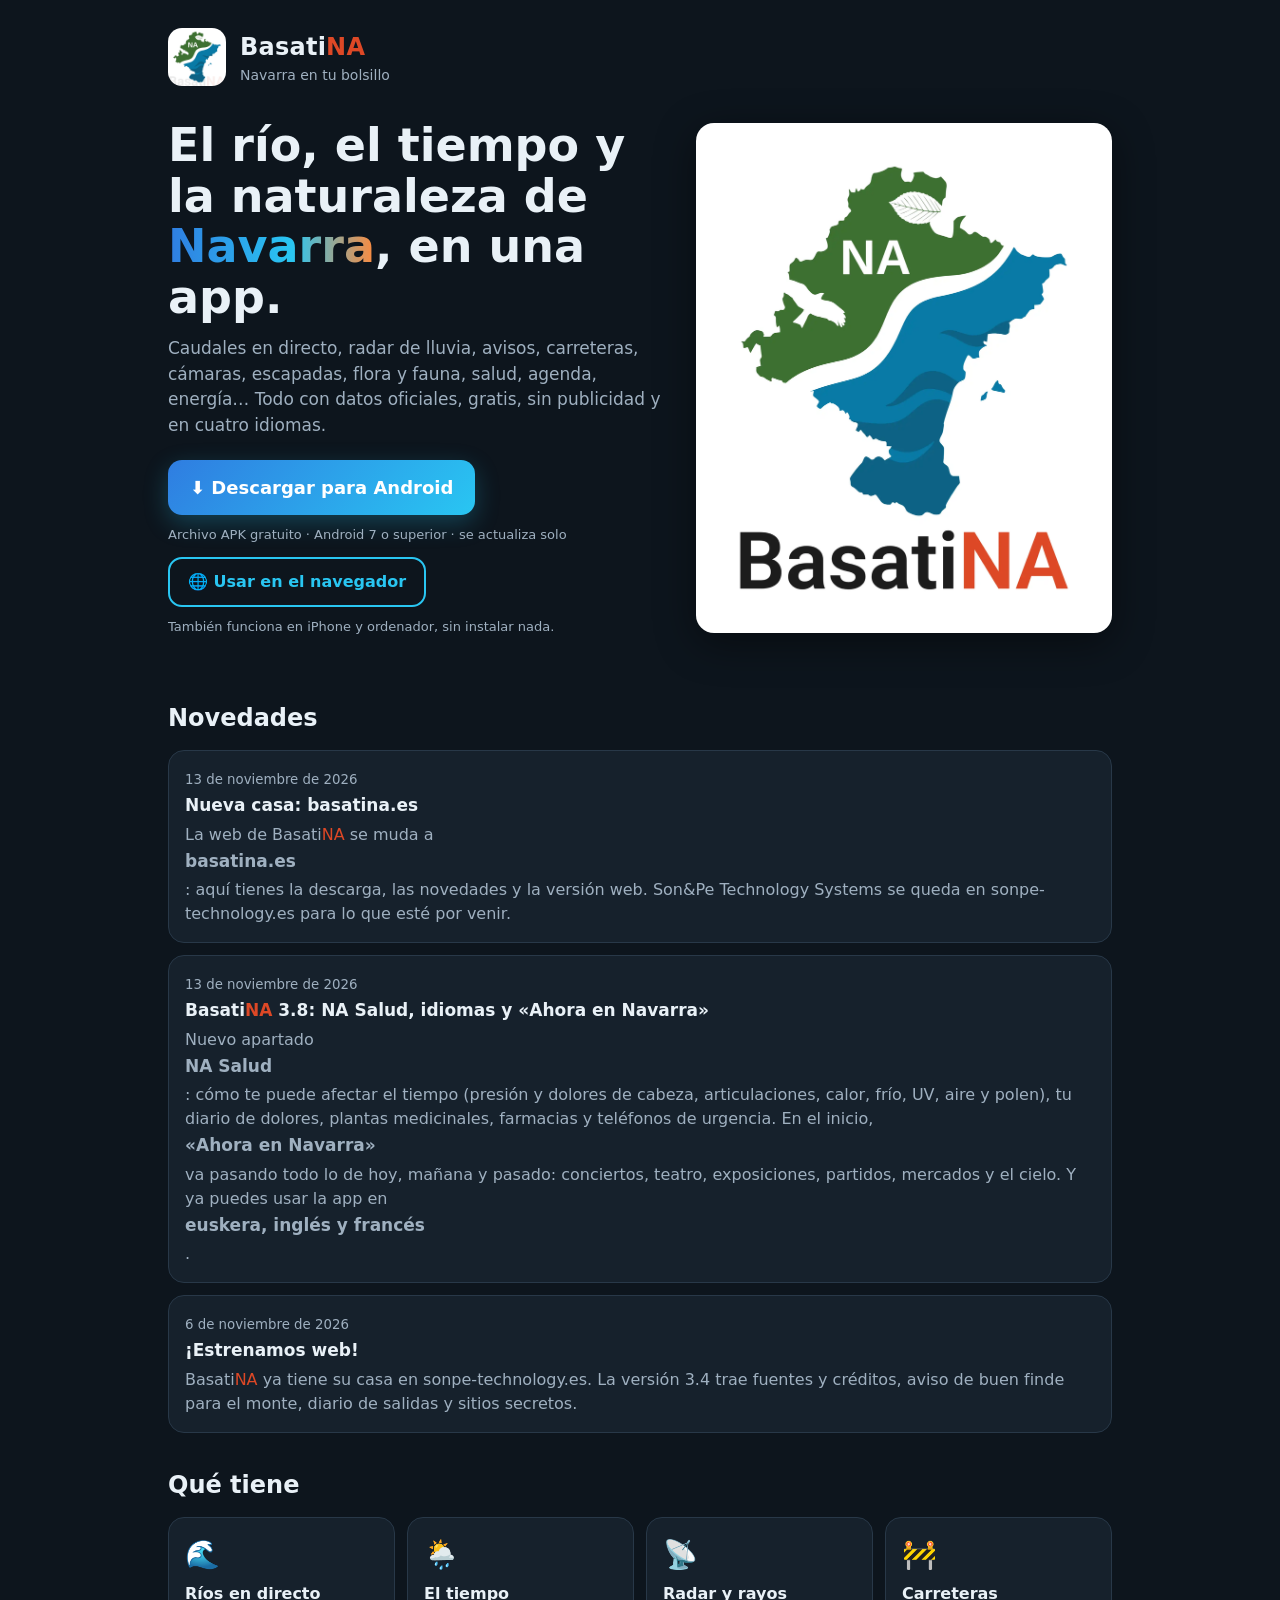
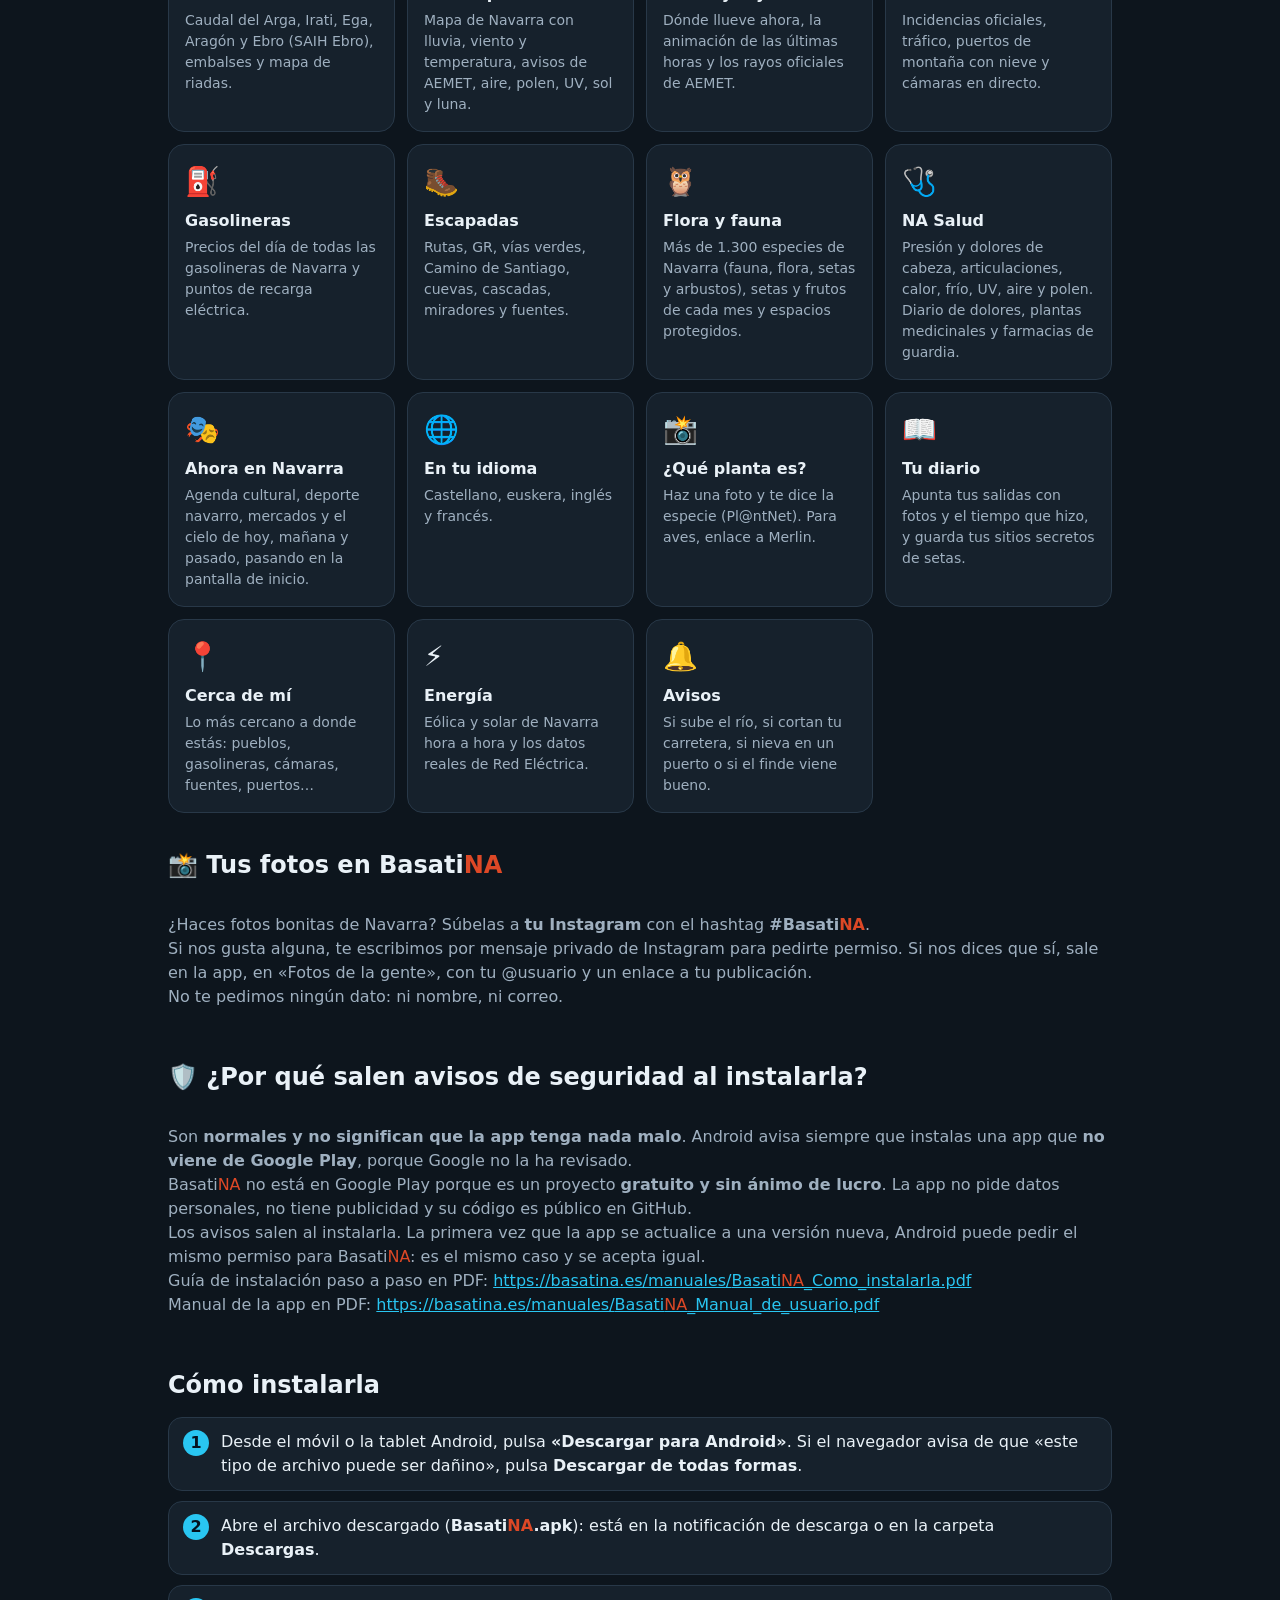
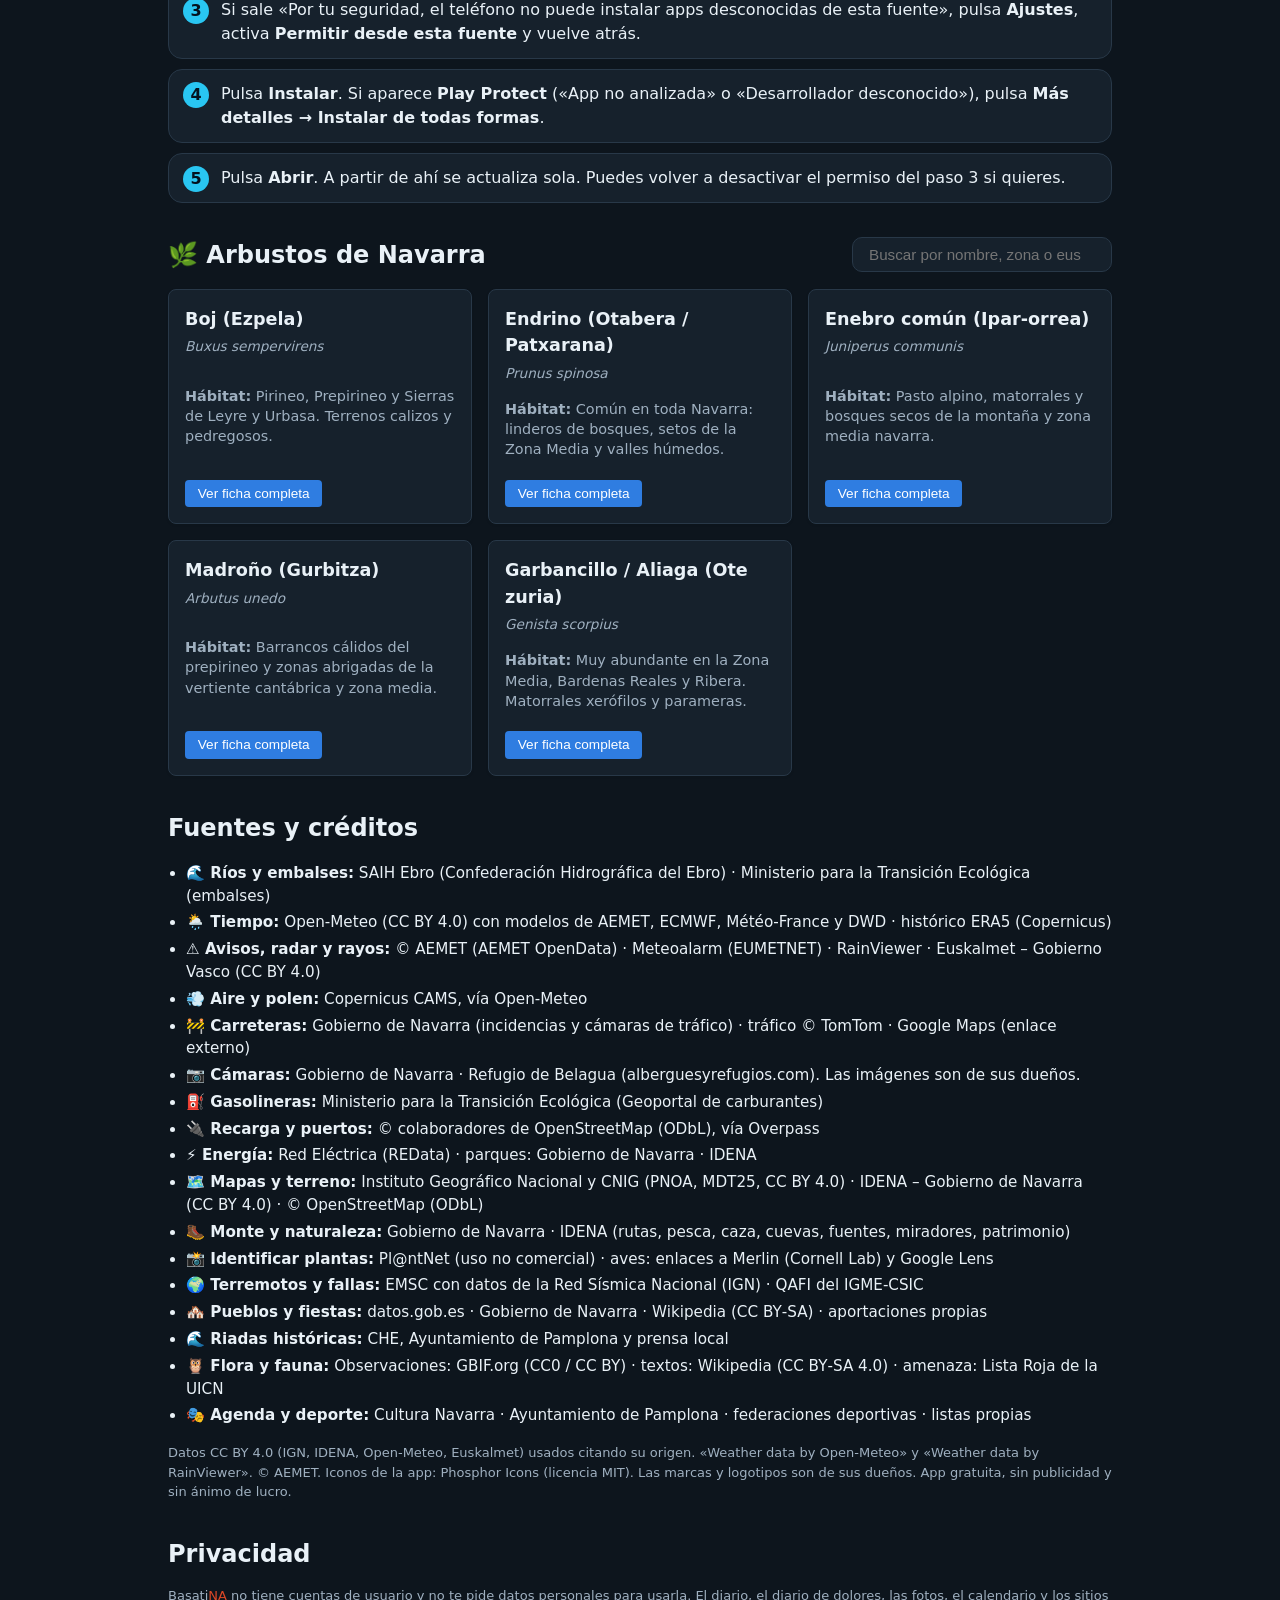
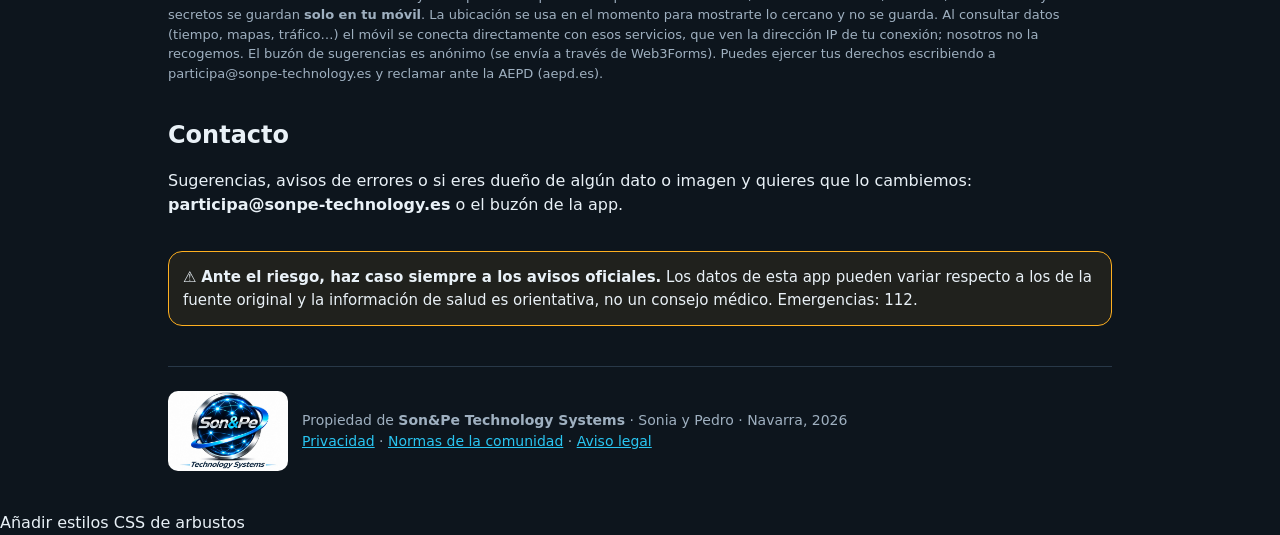
==== commit a04fbd4e: "Paquete legal para la comunidad de avisos: privacidad, normas de la comunidad, aviso legal y documen" ====
--- a/docs/index.html
+++ b/docs/index.html
@@ -406,7 +406,7 @@
  h+=`<h2 id="privacidad">Privacidad</h2><p class="small">${md(c.privacidad)}</p>`;
  if(c.contacto)h+=`<h2 id="contacto">Contacto</h2><p>${md(c.contacto)}</p>`;
  h+=`<div class="aviso">${md(c.aviso)}</div>`;
- h+=`<footer>${m.logo_empresa?`<img src="${esc(m.logo_empresa)}" alt="">`:''}<div>${md(c.pie)}</div></footer>`;
+ h+=`<footer>${m.logo_empresa?`<img src="${esc(m.logo_empresa)}" alt="">`:''}<div>${md(c.pie)}<br><a href="privacidad.html">Privacidad</a> · <a href="normas-comunidad.html">Normas de la comunidad</a> · <a href="aviso-legal.html">Aviso legal</a></div></footer>`;
  document.getElementById('app').innerHTML=h;
  {const ah=document.getElementById('arbHost'),sb=document.getElementById('seccion-arbustos');if(ah&&sb)ah.appendChild(sb);}
  naRojo(document.getElementById('app'));document.title=(m.nombre||'BasatiNA')+' · '+(m.lema||'');
